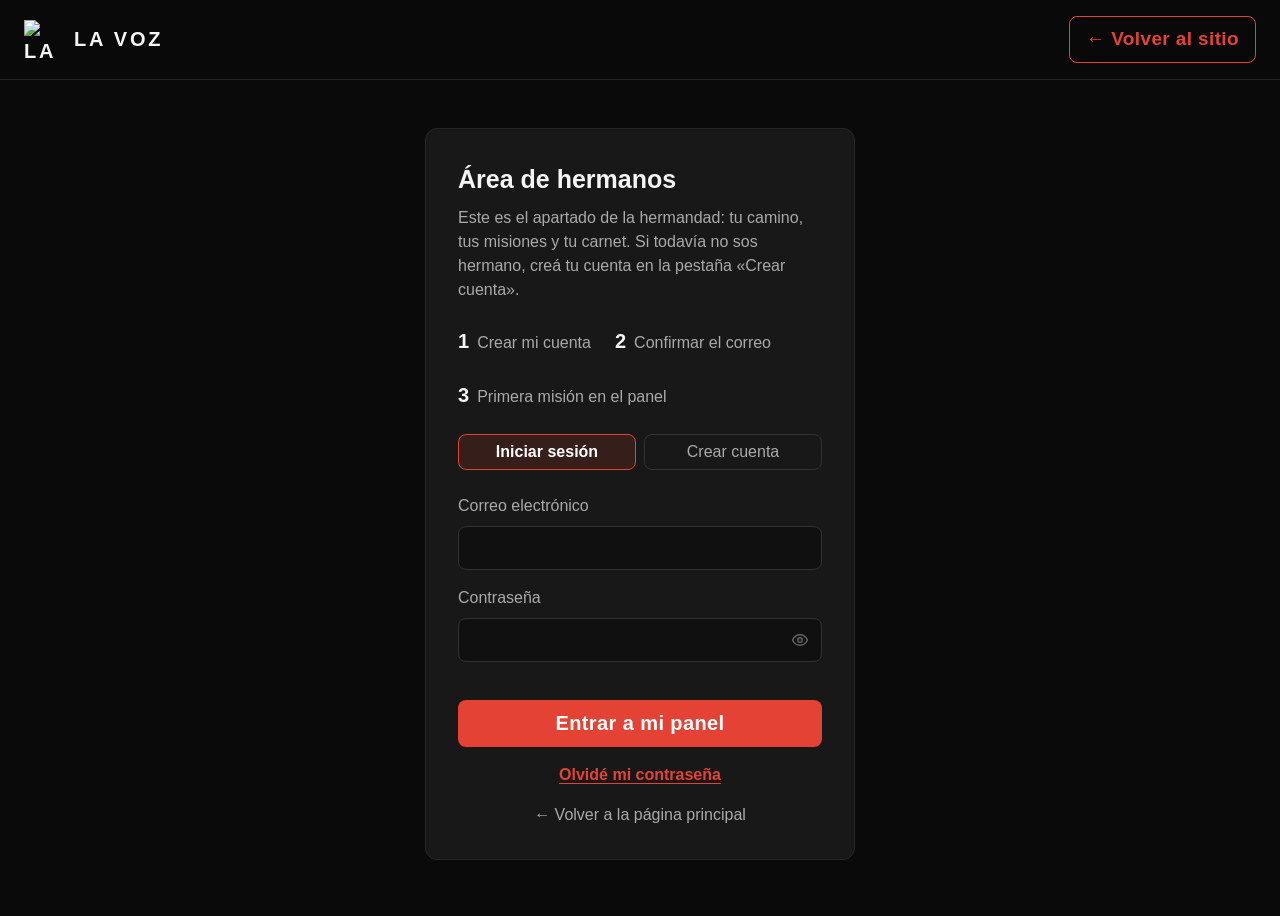
==== ingresar.html @ 139206c3 "Add files via upload" ====
<!DOCTYPE html>
<html lang="es">
<head>
<meta charset="UTF-8">
<meta name="viewport" content="width=device-width, initial-scale=1.0">
<meta http-equiv="Content-Security-Policy" content="default-src 'self'; script-src 'self' 'sha256-2tva885mzGHcWtzdG9wILtui3c5bih/m4CjRhnOX5NE=' 'sha256-6/2lmuXgnS1odIPjUfiXtberVFqaaA95JNC/V5mzNcI='; style-src 'self' 'unsafe-inline' https://fonts.googleapis.com; font-src 'self' https://fonts.gstatic.com; img-src 'self' data: blob:; media-src 'self' blob: https://kgphnxetehgtlrjyvhmg.supabase.co; connect-src 'self' https://kgphnxetehgtlrjyvhmg.supabase.co wss://kgphnxetehgtlrjyvhmg.supabase.co https://api.pwnedpasswords.com; object-src 'none'; base-uri 'self'">
<title>Ingresar — LA VOZ</title>
<link rel="icon" href="favicon.ico" sizes="any">
<link rel="icon" type="image/png" sizes="192x192" href="favicon-192.png">
<link rel="apple-touch-icon" sizes="180x180" href="apple-touch-icon.png">
<link rel="stylesheet" href="estilos.css?v=20261014-auditoria">
<script src="supabase-js.min.js"></script>
<script src="config.js"></script>
</head>
<body>

<header class="site">
  <div class="bar">
    <a class="brand" href="index.html"><img src="img/web-2.png" alt="LA VOZ">LA VOZ</a>
    <div class="head-actions">
      <a class="btn btn-ingresar ghost" href="index.html">← Volver al sitio</a>
    </div>
  </div>
</header>

<main class="auth-wrap">
  <div class="auth-card">
    <h1>Área de hermanos</h1>
    <p class="sub">Este es el apartado de la hermandad: tu camino, tus misiones y tu carnet. Si todavía no sos hermano, creá tu cuenta en la pestaña «Crear cuenta».</p>

    <ol class="pasos-recorrido" aria-label="Cómo se entra a LA VOZ">
      <li><span class="n">1</span> Crear mi cuenta</li>
      <li><span class="n">2</span> Confirmar el correo</li>
      <li><span class="n">3</span> Primera misión en el panel</li>
    </ol>

    <div id="aviso-demo" class="aviso demo">
      <strong>Modo demostración.</strong> El backend todavía no está conectado (faltan las claves en <em>config.js</em>). Podés entrar con cualquier correo y contraseña para previsualizar el panel.
    </div>
    <div id="aviso" class="aviso"></div>

    <div id="cartel-confirmacion" class="cartel-confirmacion" role="alert" aria-live="polite">
      <img class="marca" src="img/web-2.png" alt="LA VOZ">
      <p class="cartel-kicker">Cuenta creada</p>
      <h2>Revisá tu correo y confirmá tu cuenta</h2>
      <p>Te enviamos un enlace de confirmación a <strong id="correo-confirmacion"></strong>.</p>
      <p>Para activar tu cuenta, abrí ese correo y tocá el enlace. Recién después vas a poder ingresar a tu panel.</p>
      <p class="cartel-nota">El correo llega desde <strong>LA VOZ</strong> (lavoz.hermandad.uy@gmail.com), con el asunto «Confirmá tu cuenta — LA VOZ».</p>
      <p class="cartel-nota">Si no aparece en la bandeja de entrada, revisá Spam o Promociones.</p>
      <button class="btn" type="button" id="btn-ir-login-cartel">Ir a iniciar sesión</button>
    </div>

    <div id="cartel-recuperacion" class="cartel-recuperacion" role="alert" aria-live="polite">
      <img class="marca" src="img/web-2.png" alt="LA VOZ">
      <p class="cartel-kicker">Recuperación enviada</p>
      <h2>Revisá tu correo</h2>
      <p>Si <strong id="correo-recuperacion"></strong> corresponde a una cuenta de LA VOZ, te enviamos un enlace para crear una contraseña nueva.</p>
      <p>Tocá ese enlace y esta página te va a pedir la contraseña nueva dos veces.</p>
      <p class="cartel-nota">El correo llega desde <strong>LA VOZ</strong> (lavoz.hermandad.uy@gmail.com), con el asunto «Restablecé tu contraseña — LA VOZ».</p>
      <p class="cartel-nota">El enlace tiene vencimiento. Si no aparece, revisá Spam o Promociones.</p>
      <button class="btn" type="button" id="btn-cerrar-recuperacion">Volver a iniciar sesión</button>
    </div>

    <div class="tabs" id="tabs-acceso">
      <button id="tab-login" class="activo">Iniciar sesión</button>
      <button id="tab-registro">Crear cuenta</button>
    </div>

    <!-- ============================ LOGIN ============================ -->
    <form id="form-login">
      <label class="campo" for="login-email">Correo electrónico</label>
      <input type="email" id="login-email" required autocomplete="email">
      <p class="campo-error" id="err-login-email" role="alert"></p>
      <label class="campo" for="login-pass">Contraseña</label>
      <span class="campo-pass"><input type="password" id="login-pass" required autocomplete="current-password"><button type="button" class="ver-pass" data-para="login-pass" aria-label="Mostrar contraseña"><svg class="ojo-on" viewBox="0 0 24 24" width="18" height="18" fill="none" stroke="currentColor" stroke-width="2" stroke-linecap="round" stroke-linejoin="round"><path d="M2 12s3.5-7 10-7 10 7 10 7-3.5 7-10 7-10-7-10-7Z"/><circle cx="12" cy="12" r="3"/></svg><svg class="ojo-off" viewBox="0 0 24 24" width="18" height="18" fill="none" stroke="currentColor" stroke-width="2" stroke-linecap="round" stroke-linejoin="round"><path d="M17.94 17.94A10.6 10.6 0 0 1 12 19c-6.5 0-10-7-10-7a18.4 18.4 0 0 1 4.06-4.94M9.9 4.24A9.5 9.5 0 0 1 12 5c6.5 0 10 7 10 7a18.5 18.5 0 0 1-2.16 3.19M14.12 14.12A3 3 0 1 1 9.88 9.88"/><line x1="3" y1="3" x2="21" y2="21"/></svg></button></span>
      <p class="campo-error" id="err-login-pass" role="alert"></p>
      <div id="ts-login" style="margin:14px 0"></div>
      <button class="btn" type="submit">Entrar a mi panel</button>
      <button class="link-button" type="button" id="btn-olvide">Olvidé mi contraseña</button>
    </form>

    <!-- =========================== REGISTRO =========================== -->
    <form id="form-registro" style="display:none">
      <label class="campo" for="reg-nombre">Nombre completo</label>
      <input type="text" id="reg-nombre" required autocomplete="name">
      <p class="campo-error" id="err-reg-nombre" role="alert"></p>
      <label class="campo" for="reg-email">Correo electrónico</label>
      <input type="email" id="reg-email" required autocomplete="email">
      <p class="campo-error" id="err-reg-email" role="alert"></p>
      <label class="campo" for="reg-email2">Repetí tu correo electrónico</label>
      <input type="email" id="reg-email2" required autocomplete="email">
      <p class="campo-error" id="err-reg-email2" role="alert"></p>
      <label class="campo" for="reg-nacimiento">Fecha de nacimiento</label>
      <input type="date" id="reg-nacimiento" required autocomplete="bday">
      <p class="campo-error" id="err-reg-nacimiento" role="alert"></p>
      <label class="campo" for="reg-whatsapp">WhatsApp (con código de país)</label>
      <input type="tel" id="reg-whatsapp" required autocomplete="tel" placeholder="+598 99 123 456">
      <p class="campo-error" id="err-reg-whatsapp" role="alert"></p>
      <p style="color:var(--white);font-weight:700;font-size:1rem;margin:20px 0 0">¿Dónde vivís?</p>
      <label class="campo" for="reg-pais">País</label>
      <input type="text" id="reg-pais" required autocomplete="country-name">
      <p class="campo-error" id="err-reg-pais" role="alert"></p>
      <label class="campo" for="reg-estado">Estado, provincia o departamento</label>
      <input type="text" id="reg-estado" required autocomplete="address-level1">
      <p class="campo-error" id="err-reg-estado" role="alert"></p>
      <label class="campo" for="reg-ciudad">Ciudad</label>
      <input type="text" id="reg-ciudad" required autocomplete="address-level2">
      <p class="campo-error" id="err-reg-ciudad" role="alert"></p>
      <label class="campo" for="reg-documento">Documento de identidad</label>
      <input type="text" id="reg-documento" required autocomplete="off">
      <p class="campo-error" id="err-reg-documento" role="alert"></p>
      <p style="color:var(--gray);font-size:1rem;margin-top:8px">
        Estos datos forman parte de tu registro como hermano.
      </p>
      <label class="campo" for="reg-pass">Contraseña (mínimo 8 caracteres)</label>
      <span class="campo-pass"><input type="password" id="reg-pass" required minlength="8" autocomplete="new-password"><button type="button" class="ver-pass" data-para="reg-pass" aria-label="Mostrar contraseña"><svg class="ojo-on" viewBox="0 0 24 24" width="18" height="18" fill="none" stroke="currentColor" stroke-width="2" stroke-linecap="round" stroke-linejoin="round"><path d="M2 12s3.5-7 10-7 10 7 10 7-3.5 7-10 7-10-7-10-7Z"/><circle cx="12" cy="12" r="3"/></svg><svg class="ojo-off" viewBox="0 0 24 24" width="18" height="18" fill="none" stroke="currentColor" stroke-width="2" stroke-linecap="round" stroke-linejoin="round"><path d="M17.94 17.94A10.6 10.6 0 0 1 12 19c-6.5 0-10-7-10-7a18.4 18.4 0 0 1 4.06-4.94M9.9 4.24A9.5 9.5 0 0 1 12 5c6.5 0 10 7 10 7a18.5 18.5 0 0 1-2.16 3.19M14.12 14.12A3 3 0 1 1 9.88 9.88"/><line x1="3" y1="3" x2="21" y2="21"/></svg></button></span>
      <p class="campo-error" id="err-reg-pass" role="alert"></p>
      <label class="campo" for="reg-pass2">Repetí tu contraseña</label>
      <span class="campo-pass"><input type="password" id="reg-pass2" required minlength="8" autocomplete="new-password"><button type="button" class="ver-pass" data-para="reg-pass2" aria-label="Mostrar contraseña"><svg class="ojo-on" viewBox="0 0 24 24" width="18" height="18" fill="none" stroke="currentColor" stroke-width="2" stroke-linecap="round" stroke-linejoin="round"><path d="M2 12s3.5-7 10-7 10 7 10 7-3.5 7-10 7-10-7-10-7Z"/><circle cx="12" cy="12" r="3"/></svg><svg class="ojo-off" viewBox="0 0 24 24" width="18" height="18" fill="none" stroke="currentColor" stroke-width="2" stroke-linecap="round" stroke-linejoin="round"><path d="M17.94 17.94A10.6 10.6 0 0 1 12 19c-6.5 0-10-7-10-7a18.4 18.4 0 0 1 4.06-4.94M9.9 4.24A9.5 9.5 0 0 1 12 5c6.5 0 10 7 10 7a18.5 18.5 0 0 1-2.16 3.19M14.12 14.12A3 3 0 1 1 9.88 9.88"/><line x1="3" y1="3" x2="21" y2="21"/></svg></button></span>
      <p class="campo-error" id="err-reg-pass2" role="alert"></p>
      <p style="color:var(--gray);font-size:1rem;margin-top:16px">
        Al crear tu cuenta entrás como <strong style="color:var(--white)">Aspirante</strong>, el primer
        rango de LA VOZ. Vas a recibir en tu correo tu carta de bienvenida y tu
        carnet digital con tu número de integrante.
      </p>
      <label style="display:flex;gap:10px;align-items:flex-start;margin-top:16px;color:#CFCFCF;font-size:1rem;cursor:pointer">
        <input type="checkbox" id="reg-mayor" required style="margin-top:3px">
        <span>Declaro que tengo 18 años o más.</span>
      </label>
      <p class="campo-error" id="err-reg-mayor" role="alert"></p>
      <label style="display:flex;gap:10px;align-items:flex-start;margin-top:16px;color:#CFCFCF;font-size:1rem;cursor:pointer">
        <input type="checkbox" id="reg-privacidad" required style="margin-top:3px">
        <span>Leí y acepto el aviso de privacidad de LA VOZ (abajo), incluido el tratamiento de mis datos y de los videos de misión.</span>
      </label>
      <p class="campo-error" id="err-reg-privacidad" role="alert"></p>
      <details id="privacidad" style="margin-top:14px;background:#141414;border:1px solid var(--line);border-radius:8px;padding:14px 16px">
        <summary style="cursor:pointer;font-weight:700;color:var(--white)">Aviso de privacidad — LA VOZ</summary>
        <div style="color:#CFCFCF;font-size:1rem;line-height:1.5;margin-top:8px">
          <p><strong style="color:var(--white)">Responsable.</strong> LA VOZ — Hermandad de la palabra, el ejemplo y el cuerpo, Montevideo, Uruguay. Contacto: lavoz.hermandad.uy@gmail.com.</p>
          <p><strong style="color:var(--white)">Datos que tratamos.</strong> Nombre, correo electrónico, fecha de nacimiento (para la declaración de mayoría de edad), número de WhatsApp, ubicación (país, estado, provincia o departamento y ciudad), documento de identidad, célula y ciudad, rango y su historial, misiones y sus revisiones, hermanos que trajiste y tu fecha y hora de aceptación de este aviso.</p>
          <p><strong style="color:var(--white)">Finalidades.</strong> Gestionar tu membresía y tu camino de rangos, llevar el registro de hermanos, que el Fundador y tu Guía puedan contactarte, organizar las células y sus sesiones, revisar las misiones que enviás, comunicarnos con vos sobre la hermandad y sostener la seguridad de las cuentas. No vendemos ni cedemos tus datos con fines comerciales.</p>
          <p><strong style="color:var(--white)">Videos de misión.</strong> Los videos que subís son datos personales (tu imagen y tu voz). Su finalidad es exclusivamente formativa: evaluar la misión. Solo pueden verlos tu Guía de célula y el Fundador. Cada acceso queda registrado. El video se borra automáticamente a los 3 días de su revisión; el registro del envío y la nota de revisión se conservan. No grabes a terceros identificables ni a menores de edad: un video así se devuelve sin calificar.</p>
          <p><strong style="color:var(--white)">Dónde están tus datos.</strong> La base funciona en servidores de Supabase en São Paulo, Brasil. Al crear tu cuenta aceptás expresamente esa transferencia internacional de datos (art. 23 de la Ley 18.331), que es la base legal que la ampara.</p>
          <p><strong style="color:var(--white)">Tus derechos.</strong> Podés pedir acceso, información, rectificación y —cuando corresponda según las causales de la ley— supresión de tus datos, escribiendo a lavoz.hermandad.uy@gmail.com. Respondemos dentro de los 5 días hábiles que fija la Ley 18.331 (arts. 14 y 15).</p>
          <p><strong style="color:var(--white)">Conservación.</strong> Tus datos se conservan mientras seas hermano. Las cuentas que nunca confirman su correo se eliminan automáticamente a los 30 días.</p>
          <p><strong style="color:var(--white)">Cookies.</strong> Este sitio no usa cookies de rastreo ni de publicidad. Solo guarda en tu navegador lo indispensable para la sesión y frenos anti-spam locales.</p>
        </div>
      </details>
      <div id="ts-registro" style="margin:14px 0"></div>
      <button class="btn" type="submit">Crear mi cuenta</button>
    </form>

    <!-- ====================== RECUPERAR CONTRASEÑA ====================== -->
    <form id="form-recuperar" style="display:none">
      <h2 class="auth-subtitle">Recuperar contraseña</h2>
      <p class="form-help">Escribí el correo de tu cuenta. Si corresponde a un hermano de LA VOZ, Supabase te enviará un enlace seguro para crear una contraseña nueva.</p>
      <label class="campo" for="rec-email">Correo electrónico</label>
      <input type="email" id="rec-email" required autocomplete="email">
      <p class="campo-error" id="err-rec-email" role="alert"></p>
      <div id="ts-recuperar" style="margin:14px 0"></div>
      <button class="btn" type="submit">Enviar enlace de recuperación</button>
      <button class="btn ghost" type="button" id="btn-volver-login">Volver a iniciar sesión</button>
    </form>

    <!-- ==================== NUEVA CONTRASEÑA (ENLACE) =================== -->
    <form id="form-nueva-pass" style="display:none">
      <h2 class="auth-subtitle">Crear una contraseña nueva</h2>
      <p class="form-help">Llegaste desde el enlace de recuperación de tu correo. Escribí la contraseña nueva dos veces; tienen que coincidir.</p>
      <label class="campo" for="nueva-pass">Contraseña nueva</label>
      <span class="campo-pass"><input type="password" id="nueva-pass" required minlength="8" autocomplete="new-password"><button type="button" class="ver-pass" data-para="nueva-pass" aria-label="Mostrar contraseña"><svg class="ojo-on" viewBox="0 0 24 24" width="18" height="18" fill="none" stroke="currentColor" stroke-width="2" stroke-linecap="round" stroke-linejoin="round"><path d="M2 12s3.5-7 10-7 10 7 10 7-3.5 7-10 7-10-7-10-7Z"/><circle cx="12" cy="12" r="3"/></svg><svg class="ojo-off" viewBox="0 0 24 24" width="18" height="18" fill="none" stroke="currentColor" stroke-width="2" stroke-linecap="round" stroke-linejoin="round"><path d="M17.94 17.94A10.6 10.6 0 0 1 12 19c-6.5 0-10-7-10-7a18.4 18.4 0 0 1 4.06-4.94M9.9 4.24A9.5 9.5 0 0 1 12 5c6.5 0 10 7 10 7a18.5 18.5 0 0 1-2.16 3.19M14.12 14.12A3 3 0 1 1 9.88 9.88"/><line x1="3" y1="3" x2="21" y2="21"/></svg></button></span>
      <p class="campo-error" id="err-nueva-pass" role="alert"></p>
      <label class="campo" for="nueva-pass2">Repetí la contraseña nueva</label>
      <span class="campo-pass"><input type="password" id="nueva-pass2" required minlength="8" autocomplete="new-password"><button type="button" class="ver-pass" data-para="nueva-pass2" aria-label="Mostrar contraseña"><svg class="ojo-on" viewBox="0 0 24 24" width="18" height="18" fill="none" stroke="currentColor" stroke-width="2" stroke-linecap="round" stroke-linejoin="round"><path d="M2 12s3.5-7 10-7 10 7 10 7-3.5 7-10 7-10-7-10-7Z"/><circle cx="12" cy="12" r="3"/></svg><svg class="ojo-off" viewBox="0 0 24 24" width="18" height="18" fill="none" stroke="currentColor" stroke-width="2" stroke-linecap="round" stroke-linejoin="round"><path d="M17.94 17.94A10.6 10.6 0 0 1 12 19c-6.5 0-10-7-10-7a18.4 18.4 0 0 1 4.06-4.94M9.9 4.24A9.5 9.5 0 0 1 12 5c6.5 0 10 7 10 7a18.5 18.5 0 0 1-2.16 3.19M14.12 14.12A3 3 0 1 1 9.88 9.88"/><line x1="3" y1="3" x2="21" y2="21"/></svg></button></span>
      <p class="campo-error" id="err-nueva-pass2" role="alert"></p>
      <button class="btn" type="submit">Guardar contraseña nueva</button>
    </form>

    <a class="volver" href="index.html">← Volver a la página principal</a>
  </div>
</main>

<script>
let MODO_RECUPERACION = false;

/* Navegación entre formularios (sin onclick inline: la CSP de la página
   solo permite scripts propios o con hash). */
document.getElementById("tab-login").addEventListener("click", function () { mostrarTab("login"); });
document.getElementById("tab-registro").addEventListener("click", function () { mostrarTab("registro"); });
document.getElementById("btn-olvide").addEventListener("click", function () { mostrarRecuperacion(); });
document.getElementById("btn-volver-login").addEventListener("click", function () { mostrarTab("login"); });
document.getElementById("btn-ir-login-cartel").addEventListener("click", function () { irALoginDesdeCartel(); });
document.getElementById("btn-cerrar-recuperacion").addEventListener("click", function () { cerrarCartelRecuperacion(); });

/* Enlace «Privacidad» del pie de la home: abre el registro con el aviso
   desplegado, para que se pueda leer antes de crear la cuenta. */
if ((window.location.hash || "") === "#privacidad") {
  mostrarTab("registro");
  var detPriv = document.getElementById("privacidad");
  if (detPriv) { detPriv.open = true; detPriv.scrollIntoView(); }
}

/* CTA unificado (Tribunal N.º 3, B1-04): todo «Crear mi cuenta» de la
   home llega con ?tab=registro y abre con el REGISTRO preseleccionado;
   «Ingresar» abre con la sesión activa. */
try {
  var tabPedida = new URLSearchParams(window.location.search).get("tab");
  if (tabPedida === "registro") mostrarTab("registro");
  else if (tabPedida === "login") mostrarTab("login");
} catch (e) {}

/* Ojito mostrar/ocultar contraseña en cada campo */
document.querySelectorAll(".ver-pass").forEach(function (b) {
  b.addEventListener("click", function () {
    var inp = document.getElementById(b.getAttribute("data-para"));
    if (!inp) return;
    var ver = inp.type === "password";
    inp.type = ver ? "text" : "password";
    b.classList.toggle("viendo", ver);
    b.setAttribute("aria-label", ver ? "Ocultar contraseña" : "Mostrar contraseña");
    inp.focus();
  });
});

function mostrarTab(cual) {
  document.getElementById("tabs-acceso").style.display = "flex";
  document.getElementById("form-login").style.display = cual === "login" ? "block" : "none";
  document.getElementById("form-registro").style.display = cual === "registro" ? "block" : "none";
  document.getElementById("form-recuperar").style.display = "none";
  document.getElementById("form-nueva-pass").style.display = "none";
  document.getElementById("tab-login").classList.toggle("activo", cual === "login");
  document.getElementById("tab-registro").classList.toggle("activo", cual === "registro");
  ocultarAviso();
  limpiarErrores();
  renderTurnstile();
}

function ocultarFormulariosAcceso() {
  ["form-login", "form-registro", "form-recuperar", "form-nueva-pass"].forEach(id => {
    document.getElementById(id).style.display = "none";
  });
  document.getElementById("tabs-acceso").style.display = "none";
}

function mostrarAviso(texto, tipo) {
  const a = document.getElementById("aviso");
  a.textContent = texto;
  a.className = "aviso visible " + tipo;
}
function ocultarAviso() {
  document.getElementById("aviso").className = "aviso";
}

/* Errores junto al campo (Tribunal N.º 3, B1-28): el aviso global deja
   de ser la única señal — cada error de campo se escribe bajo su campo,
   con la sugerencia de corrección, y se trae el campo a la vista. */
function errorCampo(id, mensaje) {
  const e = document.getElementById("err-" + id);
  if (!e) { mostrarAviso(mensaje, "error"); return; }
  e.textContent = mensaje;
  e.classList.add("visible");
  const campo = document.getElementById(id);
  if (campo) campo.scrollIntoView({ behavior: "smooth", block: "center" });
}
function limpiarErrores() {
  document.querySelectorAll(".campo-error").forEach(n => {
    n.textContent = "";
    n.classList.remove("visible");
  });
}

function mostrarCartelConfirmacion(email) {
  ocultarAviso();
  document.getElementById("correo-confirmacion").textContent = email;
  ocultarFormulariosAcceso();
  document.getElementById("cartel-recuperacion").classList.remove("visible");
  document.getElementById("cartel-confirmacion").classList.add("visible");
  window.scrollTo({ top: 0, behavior: "smooth" });
}

function mostrarRecuperacion() {
  ocultarAviso();
  limpiarErrores();
  document.getElementById("cartel-confirmacion").classList.remove("visible");
  document.getElementById("cartel-recuperacion").classList.remove("visible");
  ocultarFormulariosAcceso();
  document.getElementById("rec-email").value = document.getElementById("login-email").value.trim();
  document.getElementById("form-recuperar").style.display = "block";
  document.getElementById("rec-email").focus();
  renderTurnstile();
}

function mostrarCartelRecuperacion(email) {
  ocultarAviso();
  document.getElementById("correo-recuperacion").textContent = email;
  ocultarFormulariosAcceso();
  document.getElementById("cartel-confirmacion").classList.remove("visible");
  document.getElementById("cartel-recuperacion").classList.add("visible");
  window.scrollTo({ top: 0, behavior: "smooth" });
}

function cerrarCartelRecuperacion() {
  document.getElementById("cartel-recuperacion").classList.remove("visible");
  mostrarTab("login");
}

function mostrarNuevaPass() {
  MODO_RECUPERACION = true;
  ocultarAviso();
  document.getElementById("cartel-confirmacion").classList.remove("visible");
  document.getElementById("cartel-recuperacion").classList.remove("visible");
  ocultarFormulariosAcceso();
  document.getElementById("form-nueva-pass").style.display = "block";
  document.getElementById("nueva-pass").focus();
  window.scrollTo({ top: 0, behavior: "smooth" });
}

function irALoginDesdeCartel() {
  const email = document.getElementById("correo-confirmacion").textContent;
  document.getElementById("cartel-confirmacion").classList.remove("visible");
  document.getElementById("tabs-acceso").style.display = "flex";
  document.getElementById("login-email").value = email;
  mostrarTab("login");
}

if (!BACKEND_ACTIVO) {
  document.getElementById("aviso-demo").classList.add("visible");
}

function urlIndicaRecuperacion() {
  const query = new URLSearchParams(window.location.search);
  const hash = new URLSearchParams((window.location.hash || "").replace(/^#/, ""));
  return query.get("modo") === "recuperar" || hash.get("type") === "recovery";
}

function urlTraeErrorRecuperacion() {
  const query = new URLSearchParams(window.location.search);
  const hash = new URLSearchParams((window.location.hash || "").replace(/^#/, ""));
  return query.get("error_description") || hash.get("error_description") ||
         query.get("error_code") || hash.get("error_code");
}

/* Si ya hay sesión activa, directo al panel — salvo que la persona haya
   llegado por el enlace de recuperación: en ese caso primero crea su
   contraseña nueva. Supabase anuncia ese momento con PASSWORD_RECOVERY. */
(async function () {
  const sb = getSupabase();
  if (!sb) return;
  if (urlIndicaRecuperacion()) MODO_RECUPERACION = true;
  sb.auth.onAuthStateChange((event) => {
    if (event === "PASSWORD_RECOVERY") mostrarNuevaPass();
  });
  const { data } = await sb.auth.getSession();
  if (data && data.session) {
    if (MODO_RECUPERACION) mostrarNuevaPass();
    else window.location.href = "panel.html";
    return;
  }
  if (MODO_RECUPERACION && urlTraeErrorRecuperacion()) {
    MODO_RECUPERACION = false;
    mostrarRecuperacion();
    mostrarAviso("Ese enlace de recuperación venció o ya fue usado. Pedí uno nuevo.", "error");
  }
})();

/* ================================ LOGIN ================================ */
document.getElementById("form-login").addEventListener("submit", async (e) => {
  e.preventDefault();
  limpiarErrores();
  const email = document.getElementById("login-email").value.trim();
  const pass = document.getElementById("login-pass").value;

  if (!BACKEND_ACTIVO) {
    /* MODO DEMOSTRACIÓN: cualquier credencial entra al panel de prueba. */
    try { sessionStorage.setItem("lavoz_demo", "1"); } catch (err) {}
    window.location.href = "panel.html";
    return;
  }

  /* Feedback de envío único (B1-30): el botón se deshabilita y se
     rotula mientras dura el envío; se restaura si hay error. */
  const boton = e.submitter;
  if (boton) { boton.disabled = true; boton.textContent = "Entrando..."; boton.classList.add("cargando"); }
  const sb = getSupabase();
  const { error } = await sb.auth.signInWithPassword({
    email, password: pass,
    options: { captchaToken: tokenTurnstile("login") },
  });
  resetTurnstile("login");
  if (error) {
    if (boton) { boton.disabled = false; boton.textContent = "Entrar a mi panel"; boton.classList.remove("cargando"); }
    if (/Email not confirmed/i.test(error.message)) {
      mostrarCartelConfirmacion(email);
      return;
    }
    errorCampo("login-pass", "No pudimos iniciar sesión: " + traducirError(error.message) + " Revisá el correo y la contraseña e intentá de nuevo.");
    return;
  }
  window.location.href = "panel.html";
});

/* ====================== RECUPERACIÓN DE CONTRASEÑA ======================
   Paso 1: el botón «Olvidé mi contraseña» pide el correo y Supabase envía
   el enlace (resetPasswordForEmail). La respuesta es la misma exista o
   no la cuenta: la página no revela qué correos son hermanos.
   Paso 2: el enlace vuelve a esta misma página con ?modo=recuperar y una
   sesión de recuperación; ahí se muestra el formulario de contraseña
   nueva (ver mostrarNuevaPass y el evento PASSWORD_RECOVERY arriba). */
/* Captcha anti-bots (Cloudflare Turnstile): DESACTIVADO por orden del
   Fundador (2026-10-12) — no hay cuenta de Cloudflare. El tag <script>
   externo se quitó porque la CSP lo bloqueaba (error en consola en cada
   carga). Supabase tiene el captcha en OFF. Las funciones de abajo quedan
   inertes: si algún día se reactiva, basta con poner la site key real en
   TURNSTILE_SITE_KEY, re-agregar el script de challenges.cloudflare.com
   y autorizar ese origen en la CSP. */
const TURNSTILE_SITE_KEY = "__LAVOZ_TURNSTILE_SITE_KEY__";
const tsWidgets = {};
function onTsCargado() { renderTurnstile(); }
function renderTurnstile() {
  if (!window.turnstile) return;
  if (!TURNSTILE_SITE_KEY || TURNSTILE_SITE_KEY.indexOf("__") === 0) return;
  [["ts-login", "login"], ["ts-registro", "registro"], ["ts-recuperar", "recuperar"]]
    .forEach(([id, k]) => {
      const el = document.getElementById(id);
      if (el && tsWidgets[k] === undefined) {
        tsWidgets[k] = turnstile.render(el, { sitekey: TURNSTILE_SITE_KEY, theme: "dark" });
      }
    });
}
function tokenTurnstile(k) {
  try {
    return window.turnstile && tsWidgets[k] !== undefined
      ? turnstile.getResponse(tsWidgets[k]) : undefined;
  } catch (e) { return undefined; }
}
function resetTurnstile(k) {
  try {
    if (window.turnstile && tsWidgets[k] !== undefined) turnstile.reset(tsWidgets[k]);
  } catch (e) {}
}

/* Anti-spam de correos: el servidor ya limita TODO el proyecto a
   30 correos/hora y no envía nada a correos que no están registrados.
   Esto suma el freno del navegador: tras pedir un enlace o crear una
   cuenta, este navegador espera unos minutos antes de poder pedir
   otro — el botón no se puede machacar. */
function minutosDeEspera(clave, minutos) {
  try {
    const t = parseInt(localStorage.getItem(clave) || "0", 10);
    const falta = minutos * 60000 - (Date.now() - t);
    return falta > 0 ? Math.ceil(falta / 60000) : 0;
  } catch (e) { return 0; }
}
function marcarEnvio(clave) {
  try { localStorage.setItem(clave, String(Date.now())); } catch (e) {}
}

document.getElementById("form-recuperar").addEventListener("submit", async (e) => {
  e.preventDefault();
  limpiarErrores();
  const email = document.getElementById("rec-email").value.trim();
  const esperaRec = minutosDeEspera("lvz_ultima_recuperacion", 10);
  if (esperaRec > 0) {
    mostrarAviso("Ya pediste un enlace hace poco. Esperá " + esperaRec + " minutos antes de pedir otro: el enlace anterior sigue vigente.", "error");
    return;
  }
  if (!BACKEND_ACTIVO) {
    mostrarAviso("En modo demostración no se envían correos de recuperación.", "error");
    return;
  }
  const boton = e.submitter;
  if (boton) { boton.disabled = true; boton.textContent = "Enviando..."; boton.classList.add("cargando"); }
  const sb = getSupabase();
  const urlRecuperacion = new URL("ingresar.html?modo=recuperar", window.location.href).href;
  const { error } = await sb.auth.resetPasswordForEmail(email, {
    redirectTo: urlRecuperacion,
    captchaToken: tokenTurnstile("recuperar"),
  });
  resetTurnstile("recuperar");
  if (error) {
    if (boton) { boton.disabled = false; boton.textContent = "Enviar enlace de recuperación"; boton.classList.remove("cargando"); }
    errorCampo("rec-email", "No pudimos enviar el enlace: " + traducirError(error.message));
    return;
  }
  marcarEnvio("lvz_ultima_recuperacion");
  mostrarCartelRecuperacion(email);
});

document.getElementById("form-nueva-pass").addEventListener("submit", async (e) => {
  e.preventDefault();
  limpiarErrores();
  const p1 = document.getElementById("nueva-pass").value;
  const p2 = document.getElementById("nueva-pass2").value;
  if (p1 !== p2) {
    errorCampo("nueva-pass2", "Las contraseñas no coinciden: escribilas dos veces, iguales.");
    return;
  }
  if (!BACKEND_ACTIVO) {
    mostrarAviso("En modo demostración no se puede cambiar la contraseña.", "error");
    return;
  }
  const sb = getSupabase();
  const { data } = await sb.auth.getSession();
  if (!data || !data.session) {
    MODO_RECUPERACION = false;
    mostrarRecuperacion();
    mostrarAviso("Ese enlace de recuperación venció o ya fue usado. Pedí uno nuevo.", "error");
    return;
  }
  const boton = e.submitter;
  if (boton) { boton.disabled = true; boton.textContent = "Guardando..."; boton.classList.add("cargando"); }
  const { error } = await sb.auth.updateUser({ password: p1 });
  if (error) {
    if (boton) { boton.disabled = false; boton.textContent = "Guardar contraseña nueva"; boton.classList.remove("cargando"); }
    errorCampo("nueva-pass", "No pudimos guardar la contraseña nueva: " + traducirError(error.message));
    return;
  }
  window.location.href = "panel.html";
});

/* =============================== REGISTRO ===============================
   Al registrarse, el usuario queda creado en Supabase Auth y el TRIGGER
   del backend `handle_new_user` (../backend/schema.sql) hace el resto
   automáticamente:
     1. Inserta su fila en la tabla `profiles` (lee el nombre del metadato
        `full_name` que enviamos acá abajo — la clave debe ser esa).
     2. Le asigna el rango inicial: **aspirante** (nadie elige su rango) y
        lo deja asentado en `rank_history`.
     3. Le asigna el próximo número de integrante correlativo (LVZ-####,
        columnas lvz_number / lvz_code).
     4. El INSERT en `profiles` dispara por webhook la Edge Function
        `welcome`, que envía la carta de bienvenida + carnet digital.
   El frontend NO asigna rangos: recoge los datos del formulario (nombre,
   correo, contraseña, fecha de nacimiento, WhatsApp, ubicación y
   documento) y los manda como metadata; el trigger hace el resto. */
document.getElementById("form-registro").addEventListener("submit", async (e) => {
  e.preventDefault();
  limpiarErrores();
  const nombre = document.getElementById("reg-nombre").value.trim();
  const email = document.getElementById("reg-email").value.trim();
  const email2 = document.getElementById("reg-email2").value.trim();
  const pass = document.getElementById("reg-pass").value;
  const pass2 = document.getElementById("reg-pass2").value;

  /* Verificación doble: correo y contraseña se escriben dos veces y
     tienen que coincidir; si no, no se crea la cuenta. */
  /* El nombre es el nombre de la persona: si escribió su correo en ese
     campo (pasó: un perfil quedó con el correo como nombre), se frena. */
  if (!nombre || nombre.includes("@")) {
    errorCampo("reg-nombre", "Escribí tu nombre completo, no tu correo.");
    return;
  }
  if (email.toLowerCase() !== email2.toLowerCase()) {
    errorCampo("reg-email2", "Los correos no coinciden: escribilos dos veces, iguales.");
    return;
  }
  if (pass !== pass2) {
    errorCampo("reg-pass2", "Las contraseñas no coinciden: escribilas dos veces, iguales.");
    return;
  }
  /* Largo mínimo 8 (regla NIST: longitud y lista de bloqueo, sin reglas
     de composición). El chequeo contra filtraciones va más abajo. */
  if (pass.length < 8) {
    errorCampo("reg-pass", "La contraseña necesita al menos 8 caracteres.");
    return;
  }
  /* Declaración 18+ con fecha de nacimiento (B4): es registro, auditoría
     y disuasión — no verificación documental. Se valida la edad acá y la
     fecha viaja en la metadata del alta (handle_new_user la guarda). */
  const nacimiento = document.getElementById("reg-nacimiento").value;
  if (!nacimiento) {
    errorCampo("reg-nacimiento", "Completá tu fecha de nacimiento.");
    return;
  }
  const fnac = new Date(nacimiento + "T00:00:00");
  const hoy = new Date();
  let edad = hoy.getFullYear() - fnac.getFullYear();
  const dm = hoy.getMonth() - fnac.getMonth();
  if (dm < 0 || (dm === 0 && hoy.getDate() < fnac.getDate())) edad--;
  if (isNaN(edad) || edad < 18) {
    errorCampo("reg-nacimiento", "LA VOZ es para mayores de 18 años: según la fecha ingresada todavía no los tenés.");
    return;
  }
  /* Datos de contacto e identidad (migración 02000, orden de Eddy):
     WhatsApp, ubicación agrupada (país / estado / ciudad) y documento —
     todos obligatorios. Viajan en la metadata del alta y handle_new_user
     los copia a profiles. Las columnas no tienen grant de lectura
     para roles comunes: cada hermano accede solo a su propia fila. */
  const whatsapp = document.getElementById("reg-whatsapp").value.trim();
  if (whatsapp.replace(/\D/g, "").length < 8) {
    errorCampo("reg-whatsapp", "Escribí tu WhatsApp con código de país: necesita al menos 8 dígitos.");
    return;
  }
  const pais = document.getElementById("reg-pais").value.trim();
  if (!pais) {
    errorCampo("reg-pais", "Escribí el país donde vivís.");
    return;
  }
  const estadoResidencia = document.getElementById("reg-estado").value.trim();
  if (!estadoResidencia) {
    errorCampo("reg-estado", "Escribí tu estado, provincia o departamento.");
    return;
  }
  const ciudad = document.getElementById("reg-ciudad").value.trim();
  if (!ciudad) {
    errorCampo("reg-ciudad", "Escribí la ciudad donde vivís.");
    return;
  }
  const documento = document.getElementById("reg-documento").value.trim();
  if (!documento) {
    errorCampo("reg-documento", "Escribí tu documento de identidad (cédula, pasaporte u otro de tu país).");
    return;
  }
  if (!document.getElementById("reg-mayor").checked) {
    errorCampo("reg-mayor", "Marcá la declaración de que tenés 18 años o más.");
    return;
  }
  if (!document.getElementById("reg-privacidad").checked) {
    errorCampo("reg-privacidad", "Leé y aceptá el aviso de privacidad para crear tu cuenta.");
    return;
  }
  const esperaReg = minutosDeEspera("lvz_ultimo_registro", 5);
  if (esperaReg > 0) {
    mostrarAviso("Ya creaste una cuenta hace poco desde este navegador. Esperá " + esperaReg + " minutos, o revisá tu correo para confirmar la cuenta que ya pediste.", "error");
    return;
  }

  if (!BACKEND_ACTIVO) {
    try {
      sessionStorage.setItem("lavoz_demo", "1");
      sessionStorage.setItem("lavoz_demo_nombre", nombre);
    } catch (err) {}
    window.location.href = "panel.html";
    return;
  }

  /* Contraseña filtrada: chequeo por k-anonymity contra HaveIBeenPwned
     (la protección nativa de Supabase es de plan pago; esto la aproxima).
     Solo viajan los primeros 5 caracteres del SHA-1: la contraseña nunca
     sale de tu navegador. FAIL-OPEN a propósito: si la API no responde,
     el registro sigue — es una capa, no una puerta. Y quien llame a la
     API de Supabase por fuera de esta página lo salta: el límite real
     sigue siendo el largo mínimo. */
  /* Feedback de envío único (B1-30): desde acá el alta es asíncrona
     (chequeo HIBP + signUp); el botón se deshabilita y se rotula. */
  const boton = e.submitter;
  if (boton) { boton.disabled = true; boton.textContent = "Creando tu cuenta..."; boton.classList.add("cargando"); }
  const filtrada = await contrasenaFiltrada(pass);
  if (filtrada) {
    if (boton) { boton.disabled = false; boton.textContent = "Crear mi cuenta"; boton.classList.remove("cargando"); }
    errorCampo("reg-pass", "Esa contraseña aparece en filtraciones públicas conocidas: elegí otra. Probá una frase larga que solo vos uses.");
    return;
  }

  /* Referido: si llegó por el enlace de un hermano (?ref=LVZ-XXXX), el
     servidor lo registra en su perfil — "cada uno trae uno". */
  let refCode = "";
  try { refCode = localStorage.getItem("lvz_ref") || ""; } catch (err) {}
  const sb = getSupabase();
  const { data, error } = await sb.auth.signUp({
    email,
    password: pass,
    options: {
      data: {
        full_name: nombre, ref_code: refCode, // handle_new_user lo lee de acá
        dob: nacimiento,
        privacy_accepted_at: new Date().toISOString(),
        // Datos de contacto e identidad (02000): mismo mecanismo, la
        // misma función del backend los guarda en el perfil.
        whatsapp: whatsapp,
        pais: pais,
        estado: estadoResidencia,
        ciudad: ciudad,
        documento: documento,
      },
      captchaToken: tokenTurnstile("registro"),
    },
  });
  resetTurnstile("registro");
  if (error) {
    if (boton) { boton.disabled = false; boton.textContent = "Crear mi cuenta"; boton.classList.remove("cargando"); }
    mostrarAviso("No pudimos crear tu cuenta: " + traducirError(error.message), "error");
    return;
  }
  if (data && data.user && !data.session) {
    /* Confirmación por correo activada en el proyecto: todavía no hay
       sesión. El cartel queda fijo hasta que la persona pasa al login. */
    marcarEnvio("lvz_ultimo_registro");
    document.getElementById("login-email").value = email;
    mostrarCartelConfirmacion(email);
    return;
  }
  window.location.href = "panel.html";
});

/* SHA-1 en hexadecimal mayúscula de un texto (para el chequeo por
   k-anonymity de HaveIBeenPwned: se consulta solo el prefijo de 5). */
async function sha1Hex(texto) {
  const buf = await crypto.subtle.digest("SHA-1", new TextEncoder().encode(texto));
  return Array.from(new Uint8Array(buf))
    .map(b => b.toString(16).padStart(2, "0")).join("").toUpperCase();
}

/* ¿La contraseña aparece en alguna filtración conocida? Devuelve true
   solo con confirmación positiva; ante cualquier fallo de red o de la
   API devuelve false (fail-open, declarado en el comentario del registro). */
async function contrasenaFiltrada(pass) {
  try {
    const hash = await sha1Hex(pass);
    const prefijo = hash.slice(0, 5);
    const sufijo = hash.slice(5);
    const resp = await fetch("https://api.pwnedpasswords.com/range/" + prefijo);
    if (!resp.ok) return false;
    const cuerpo = await resp.text();
    return cuerpo.split(/\r?\n/).some(linea => {
      const partes = linea.split(":");
      return partes[0] === sufijo && parseInt(partes[1], 10) > 0;
    });
  } catch (e) { return false; }
}

function traducirError(msg) {
  if (/Invalid login credentials/i.test(msg)) return "correo o contraseña incorrectos.";
  if (/already registered/i.test(msg)) return "ese correo ya tiene una cuenta. Iniciá sesión.";
  if (/Password should be/i.test(msg)) return "la contraseña es demasiado corta (mínimo 8 caracteres).";
  if (/correos temporales|correo permanente/i.test(msg)) return "ese correo es temporal o desechable y no se acepta: usá un correo permanente.";
  if (/Email not confirmed/i.test(msg)) return "todavía no confirmaste tu correo. Revisá tu bandeja de entrada.";
  if (/captcha/i.test(msg)) return "la verificación anti-bots falló. Recargá la página y probá de nuevo.";
  if (/rate limit|too many/i.test(msg)) return "se pidieron demasiados enlaces seguidos. Esperá unos minutos y probá de nuevo.";
  if (/different from the old/i.test(msg)) return "la contraseña nueva tiene que ser distinta de la anterior.";
  return msg;
}
</script>
<script>
/* Captura del enlace de referido al abrir la página (?ref=LVZ-XXXX). */
try {
  var r = new URLSearchParams(location.search).get("ref");
  if (r) localStorage.setItem("lvz_ref", r.toUpperCase());
} catch (e) {}
</script>
</body>
</html>
---- estilos.css ----
/* ============================================================================
   LA VOZ — Estilos compartidos (ingreso y panel)
   Identidad: negro #0A0A0A · bermellón #E34234 · blanco hueso #F5F5F5
   Rediseño Tribunal N.º 3 (2026-10-12):
   - Escala tipográfica cerrada, base 16 px, ratio 1.25:
     12.8 (.8rem, solo rótulos) · 16 (1rem, cuerpo) · 20 (1.25rem, subtítulos)
     · 25 (1.5625rem, títulos de sección) · 31.25 (1.953rem, titulares grandes)
   - Ritmo vertical base 24 px (16 × 1.5); espaciados en múltiplos de 8:
     8 / 16 / 24 / 32 / 48 / 64 / 96.
   - Bermellón reservado al CTA primario y a un acento por pantalla; el resto
     es jerarquía neutra (#F5F5F5 / #AAAAAA / superficies #141414 y #181818).
   - Blanco sobre bermellón = 4.12:1 → todo texto sobre bermellón va compuesto
     como texto grande (≥ 24 px, o ≥ 18.66 px en negrita). Nada de bermellón
     en texto chico sobre #141414 (4.47:1) ni #181818 (4.31:1).
   - Movimiento solo funcional, solo transform/opacity, con guarda
     prefers-reduced-motion.
   ========================================================================== */
:root{
  --black:#0A0A0A; --red:#E34234; --red-dark:#8F1D14;
  --white:#F5F5F5; --gray:#AAAAAA; --dark:#141414; --card:#181818;
  --line:#262626; --ok:#3FA34D; --warn:#E8A33D;
  --err-txt:#FFB4AB;
}
*{margin:0;padding:0;box-sizing:border-box}
html{scroll-behavior:smooth}
body{background:var(--black);color:var(--white);font-size:16px;
  font-family:'Segoe UI',Arial,Helvetica,sans-serif;line-height:1.5}
a{color:var(--red)}
img{max-width:100%}
.wrap{max-width:1080px;margin:0 auto;padding:0 24px}
.medida{max-width:70ch}

/* ------------------------------ Encabezado ------------------------------ */
header.site{position:sticky;top:0;z-index:50;background:rgba(10,10,10,.94);
  border-bottom:1px solid #222;backdrop-filter:blur(4px)}
header.site .bar{display:flex;align-items:center;justify-content:space-between;
  gap:16px;padding:16px 24px;max-width:1280px;margin:0 auto}
.brand{display:flex;align-items:center;gap:12px;font-weight:800;
  letter-spacing:.14em;font-size:1.25rem;color:var(--white);text-decoration:none}
.brand img{width:38px;height:38px}
nav.main a{color:var(--gray);text-decoration:none;margin-left:24px;
  font-size:1rem;letter-spacing:.04em}
.head-actions{display:flex;align-items:center;gap:16px}
.lang-toggle{display:flex;border:1px solid #333;border-radius:999px;overflow:hidden}
.lang-toggle button{background:transparent;border:0;color:var(--gray);
  padding:8px 16px;font-size:.8rem;letter-spacing:.08em;cursor:pointer}
.lang-toggle button.activo{background:var(--red-dark);color:#fff;font-weight:700}

/* ------------------------------- Botones -------------------------------- */
/* Token único de botón para las tres páginas. Texto grande compuesto:
   20 px en negrita (≥ 18.66 px bold) para que el blanco sobre bermellón
   (4.12:1) cumpla AA como texto grande. */
.btn{display:inline-block;background:var(--red);color:#fff;text-decoration:none;
  border:0;border-radius:8px;padding:12px 24px;font-size:1.25rem;font-weight:700;
  letter-spacing:.02em;cursor:pointer;transition:background .2s ease}
.btn.ghost{background:transparent;border:1px solid var(--red);color:var(--red)}
.btn.small{padding:8px 16px;font-size:1.1875rem}
.btn:disabled{opacity:.45;cursor:not-allowed}
.btn:active{transform:scale(.98)}
.btn.cargando::after{content:"";display:inline-block;width:16px;height:16px;
  margin-left:10px;vertical-align:-2px;border-radius:50%;
  border:2px solid rgba(255,255,255,.35);border-top-color:#fff;
  animation:giro .8s linear infinite}
@keyframes giro{to{transform:rotate(360deg)}}
.btn-ingresar{padding:8px 16px;font-size:1.1875rem}
@media (hover:hover) and (pointer:fine){
  .btn:hover{background:#c93327}
  .btn.ghost:hover{background:rgba(227,66,52,.12);color:var(--red)}
  nav.main a:hover{color:var(--red)}
  .link-button:hover{color:#FF7A6E}
  .volver:hover{color:var(--red)}
  .ver-pass:hover{opacity:1;color:#E8B4A0}
  .enlace-texto:hover{color:var(--red)}
}

/* -------------------------------- Hero ---------------------------------- */
/* (La home trae su propio CSS en línea; estas reglas quedan para cualquier
   página interna que la reutilice, con la misma escala.) */
.hero{min-height:calc(100svh - 120px);display:flex;align-items:center;
  justify-content:center;text-align:center;padding:64px 24px;
  background:radial-gradient(ellipse at 50% 35%,#1c0f0d 0%,var(--black) 65%)}
.hero img.logo{width:120px;height:120px;margin-bottom:16px}
.hero h1{font-size:3.05rem;letter-spacing:.14em;font-weight:800}
.hero .motto{color:var(--red);font-size:1.25rem;font-style:italic;margin:8px 0 16px}
.hero p.sub{max-width:70ch;margin:0 auto 32px;color:#D8D8D8;font-size:1rem}
.hero .cta-row{display:flex;gap:16px;justify-content:center;flex-wrap:wrap}

/* ------------------------------ Secciones ------------------------------- */
section.bloque{padding:64px 0}
@media(min-width:821px){section.bloque{padding:96px 0}}
section.bloque.alt{background:var(--dark)}
.kicker{color:var(--gray);letter-spacing:.14em;font-size:.8rem;font-weight:700;
  text-transform:uppercase;text-align:center}
h2.titulo{text-align:center;font-size:1.953rem;margin:8px 0 16px;letter-spacing:.04em}
p.intro{text-align:center;color:var(--gray);max-width:70ch;margin:0 auto 48px}
.grid3{display:grid;grid-template-columns:repeat(3,1fr);gap:24px}
.grid2{display:grid;grid-template-columns:repeat(2,1fr);gap:24px}
@media(max-width:820px){.grid3,.grid2{grid-template-columns:1fr}}
/* Tablas del panel (Guía / Administración): en pantallas angostas se
   desplazan horizontalmente en vez de romper el layout. */
@media(max-width:820px){table.tabla{display:block;overflow-x:auto;-webkit-overflow-scrolling:touch}
table.tabla th,table.tabla td{white-space:nowrap}}
.card{background:var(--card);border:1px solid var(--line);border-radius:10px;
  padding:24px}
.card h3{color:var(--white);letter-spacing:.04em;margin-bottom:8px;font-size:1.25rem}
.card p{color:#D8D8D8;font-size:1rem}

/* Pasos / rangos */
.pasos{display:grid;grid-template-columns:repeat(4,1fr);gap:24px}
@media(max-width:820px){.pasos{grid-template-columns:1fr}}
.paso{background:var(--card);border:1px solid var(--line);border-radius:10px;padding:24px}
.paso .num{color:var(--white);font-size:1.5625rem;font-weight:800}
.paso h3{margin:8px 0;font-size:1.25rem}
.paso p{color:var(--gray);font-size:1rem}
.rangos{display:flex;flex-wrap:wrap;gap:16px;justify-content:center}
.rango-card{flex:1 1 180px;max-width:200px;background:var(--card);
  border:1px solid var(--line);border-radius:10px;
  padding:24px;text-align:center}
.rango-card .r-nombre{font-weight:800;letter-spacing:.14em;font-size:1.25rem}
.rango-card .r-frase{color:var(--gray);font-style:italic;font-size:1rem;margin:8px 0}
.rango-card p{color:var(--gray);font-size:1rem}
.rango-card .flecha{color:#444;font-size:1.25rem}

.cta-final{text-align:center}
footer.site{border-top:1px solid #222;padding:32px 24px;text-align:center;
  color:var(--gray);font-size:1rem}
footer.site .f-motto{color:var(--gray);font-style:italic}

/* Recorrido en pasos numerados (modo presentación — B1-32) */
.pasos-recorrido{display:flex;gap:24px;flex-wrap:wrap;margin:0 0 24px;
  padding:0;list-style:none}
.pasos-recorrido li{display:flex;gap:8px;align-items:baseline;color:var(--gray);
  font-size:1rem}
.pasos-recorrido .n{color:var(--white);font-weight:800;font-size:1.25rem}

/* ------------------------------ Formularios ----------------------------- */
.auth-wrap{min-height:calc(100vh - 64px);display:flex;align-items:flex-start;
  justify-content:center;padding:48px 16px}
.auth-card{background:var(--card);border:1px solid var(--line);border-radius:12px;
  padding:32px;width:100%;max-width:430px}
.auth-card h1{font-size:1.5625rem;margin-bottom:8px}
.auth-card p.sub{color:var(--gray);font-size:1rem;margin-bottom:24px}
.tabs{display:flex;gap:8px;margin-bottom:24px}
.tabs button{flex:1;background:transparent;border:1px solid #333;color:var(--gray);
  border-radius:8px;padding:8px;cursor:pointer;font-size:1rem}
.tabs button.activo{border-color:var(--red);color:#fff;background:rgba(227,66,52,.15);
  font-weight:700}
.tabs button:active{transform:scale(.98)}
label.campo{display:block;font-size:1rem;color:var(--gray);margin:16px 0 8px}
input[type=text],input[type=email],input[type=password],input[type=date],input[type=tel],select{
  width:100%;background:#101010;border:1px solid #333;border-radius:8px;
  color:var(--white);padding:12px;font-size:1rem}
input:focus,select:focus{outline:1px solid var(--red);border-color:var(--red)}
.auth-card .btn{width:100%;margin-top:24px}
.campo-error{display:none;color:var(--err-txt);font-size:1rem;margin-top:8px}
.campo-error.visible{display:block}
.aviso{border-radius:8px;padding:16px;font-size:1rem;margin:16px 0;display:none}
.aviso.visible{display:block}
.aviso.error{background:rgba(227,66,52,.14);border:1px solid var(--red);color:#FFD9D4}
.aviso.ok{background:rgba(63,163,77,.14);border:1px solid var(--ok);color:#D6F2DA}
.aviso.demo{background:rgba(232,163,61,.12);border:1px solid var(--warn);color:#F5E3C0}
.cartel-confirmacion,.cartel-recuperacion{display:none;border:2px solid var(--ok);background:rgba(63,163,77,.12);
  border-radius:12px;padding:24px;text-align:center;margin:16px 0}
.cartel-confirmacion.visible,.cartel-recuperacion.visible{display:block}
.cartel-confirmacion img.marca,.cartel-recuperacion img.marca{width:56px;height:56px;margin-bottom:8px}
.cartel-confirmacion h2,.cartel-recuperacion h2{font-size:1.5625rem;margin:8px 0 16px}
.cartel-confirmacion p,.cartel-recuperacion p{color:#E6E6E6;margin:8px 0}
.cartel-confirmacion .cartel-kicker,.cartel-recuperacion .cartel-kicker{color:#8FD79B;font-weight:800;letter-spacing:.14em;
  text-transform:uppercase;font-size:.8rem}
.cartel-confirmacion .cartel-nota,.cartel-recuperacion .cartel-nota{color:var(--gray);font-size:1rem}
.cartel-confirmacion .btn,.cartel-recuperacion .btn{margin-top:16px}
.link-button{display:block;margin:16px auto 0;background:none;border:0;color:var(--red);
  font:inherit;font-size:1rem;font-weight:700;cursor:pointer;text-decoration:underline;
  text-underline-offset:3px}
.auth-subtitle{font-size:1.25rem;margin-bottom:8px}
.form-help{color:var(--gray);font-size:1rem;margin-bottom:8px}
.volver{display:block;text-align:center;margin-top:16px;color:var(--gray);
  text-decoration:none;font-size:1rem}
.enlace-texto{color:var(--white);text-decoration:underline;text-underline-offset:3px}

/* -------------------------------- Panel --------------------------------- */
.panel-head{display:flex;align-items:center;justify-content:space-between;
  flex-wrap:wrap;gap:16px;padding:24px 0 8px}
.miembro-id{display:flex;align-items:center;gap:16px}
.miembro-id img{width:56px;height:56px}
.miembro-id .nombre{font-size:1.5625rem;font-weight:800}
.badge{display:inline-block;border-radius:999px;padding:2px 12px;font-size:.8rem;
  font-weight:700;letter-spacing:.06em;vertical-align:middle}
.badge.rango{background:var(--red-dark);color:#fff}
.badge.lvz{background:transparent;border:1px solid #444;color:var(--gray)}
.badge.casa{background:rgba(232,163,61,.16);color:var(--warn);border:1px solid var(--warn)}
.badge.celula{background:rgba(90,140,220,.14);color:#9DB9E8;border:1px solid #5A8CDC}
.badge.pendiente{background:#2A2A2A;color:var(--gray);border:1px solid #3A3A3A}
.badge.en_revision{background:rgba(232,163,61,.16);color:var(--warn);border:1px solid var(--warn)}
.badge.aprobada{background:rgba(63,163,77,.16);color:#8FD79B;border:1px solid var(--ok)}
.badge.rechazada{background:rgba(227,66,52,.14);color:#FFB4AB;border:1px solid var(--red)}
.seccion{margin:32px 0}
.seccion > h2{font-size:1.5625rem;margin-bottom:8px}
.seccion > p.desc{color:var(--gray);font-size:1rem;margin-bottom:16px;max-width:75ch}
.progreso-barra{background:#222;border-radius:999px;height:16px;overflow:hidden;margin:8px 0}
.progreso-barra > div{background:linear-gradient(90deg,var(--red-dark),var(--red));
  height:100%;width:0;transition:width .3s ease}
.progreso-txt{color:var(--gray);font-size:1rem}
.pilar-titulo{color:var(--gray);letter-spacing:.14em;font-size:.8rem;font-weight:700;
  margin:24px 0 8px;text-transform:uppercase}
.mision{background:var(--card);border:1px solid var(--line);border-radius:10px;
  padding:24px;margin-bottom:16px}
.mision.proxima{border:2px solid var(--red)}
.siguiente-etiqueta{color:var(--err-txt);font-weight:800;letter-spacing:.14em;
  font-size:.8rem;text-transform:uppercase;margin-bottom:8px}
.mision .m-top{display:flex;justify-content:space-between;gap:16px;flex-wrap:wrap;
  align-items:flex-start}
.mision h3{font-size:1.25rem}
.mision p{color:#CFCFCF;font-size:1rem;margin:8px 0}
.mision .regla{color:var(--warn);font-size:1rem;font-style:italic}
.mision .pts{color:var(--gray);font-size:1rem;white-space:nowrap}
.mision .acciones{margin-top:16px;display:flex;gap:8px;flex-wrap:wrap;align-items:center}
input[type=file]{color:var(--gray);font-size:1rem}
table.tabla{width:100%;border-collapse:collapse;font-size:1rem}
table.tabla th,table.tabla td{border-bottom:1px solid var(--line);
  padding:8px;text-align:left;vertical-align:middle}
table.tabla th{color:var(--gray);font-weight:600;letter-spacing:.04em;font-size:.8rem;
  text-transform:uppercase}
table.tabla select{width:auto;padding:8px;font-size:1rem}

/* Esqueleto de carga (B1-29): incompatible a la vista con un estado vacío.
   Solo pulsa opacidad; el contenido real lo reemplaza al cargar. */
.skl{display:block;background:#232323;border-radius:8px;
  animation:sklPulso 1.2s ease-in-out infinite}
.skl.nombre{width:220px;max-width:60vw;height:32px}
.skl.linea{height:16px;margin:8px 0}
.skl.mision{height:96px;margin-bottom:16px}
@keyframes sklPulso{0%,100%{opacity:.55}50%{opacity:1}}

/* Carnet */
.carnet{width:100%;max-width:430px;aspect-ratio:1.586;border-radius:14px;
  background:linear-gradient(135deg,#101010 0%,#1A0505 55%,#0A0A0A 100%);
  border:2px solid var(--red);padding:24px;position:relative;overflow:hidden;
  color:var(--white)}
.carnet::after{content:"";position:absolute;right:-40px;top:-40px;width:170px;
  height:170px;border-radius:50%;border:2px solid rgba(227,66,52,.25)}
.carnet .c-head{display:flex;align-items:center;gap:8px}
.carnet .c-head img{width:44px;height:44px}
.carnet .c-head .c-brand{font-weight:800;letter-spacing:.14em;font-size:1.25rem}
.carnet .c-head .c-sub{color:var(--gray);font-size:.75rem;letter-spacing:.14em}
.carnet .c-nombre{margin-top:24px;font-size:1.25rem;font-weight:700;letter-spacing:.02em}
.carnet .c-fila{display:flex;gap:24px;margin-top:8px}
.carnet .c-fila .k{color:var(--gray);font-size:.75rem;letter-spacing:.14em}
.carnet .c-fila .v{font-size:1rem;font-weight:700;color:var(--white)}
.carnet .c-motto{position:absolute;bottom:16px;left:24px;color:#D8D8D8;
  font-style:italic;font-size:1rem}
.demo-switch{display:flex;gap:8px;flex-wrap:wrap;align-items:center;
  background:rgba(232,163,61,.08);border:1px dashed var(--warn);border-radius:8px;
  padding:16px;font-size:1rem;color:#F5E3C0;margin:16px 0}
.demo-switch button{background:transparent;border:1px solid var(--warn);color:var(--warn);
  border-radius:999px;padding:4px 16px;cursor:pointer;font-size:1rem}
.demo-switch button.activo{background:var(--warn);color:#111;font-weight:700}

/* Administración por pestañas (Fundador) */
.tabs-admin{display:flex;flex-wrap:wrap;gap:8px;margin:16px 0}
.tabbtn{background:#141414;border:1px solid #333;color:#CFCFCF;border-radius:999px;padding:8px 16px;font:inherit;font-size:1.1875rem;cursor:pointer}
.tabbtn.activa{background:#E34234;border-color:#E34234;color:#fff;font-weight:700}
.tabbtn:active{transform:scale(.98)}
.badge-n{background:#fff;color:#B3251B;border-radius:999px;padding:0 7px;font-weight:800;font-size:.8rem}

/* Celebración (ascenso, primer ingreso, primera misión aprobada) */
.celebracion{border:2px solid #E34234;background:linear-gradient(180deg,#1d0f0c,#101010);border-radius:14px;padding:24px;margin-bottom:24px}
.celebracion .cel-kicker{color:var(--err-txt);font-weight:800;letter-spacing:.14em;font-size:.8rem}
.celebracion .cel-titulo{font-size:1.953rem;margin:8px 0;color:#fff}

/* Ojito mostrar/ocultar contraseña: pequeño y discreto, dentro del campo */
.campo-pass{position:relative;display:block}
.campo-pass input{width:100%;padding-right:46px}
.ver-pass{position:absolute;right:0;top:50%;transform:translateY(-50%);background:none;border:none;color:#8f8f8f;cursor:pointer;padding:0;width:44px;height:44px;min-width:44px;min-height:44px;display:flex;align-items:center;justify-content:center;opacity:.65}
.ver-pass .ojo-off{display:none}
.ver-pass.viendo .ojo-on{display:none}
.ver-pass.viendo .ojo-off{display:block}

/* Movimiento reducido (B1-25): sin scroll suave, sin pulsos ni giros;
   quedan, como máximo, fundidos cortos de opacidad. */
@media (prefers-reduced-motion: reduce){
  html{scroll-behavior:auto}
  *,*::before,*::after{animation-duration:.01ms !important;
    animation-iteration-count:1 !important;transition-duration:.01ms !important}
}
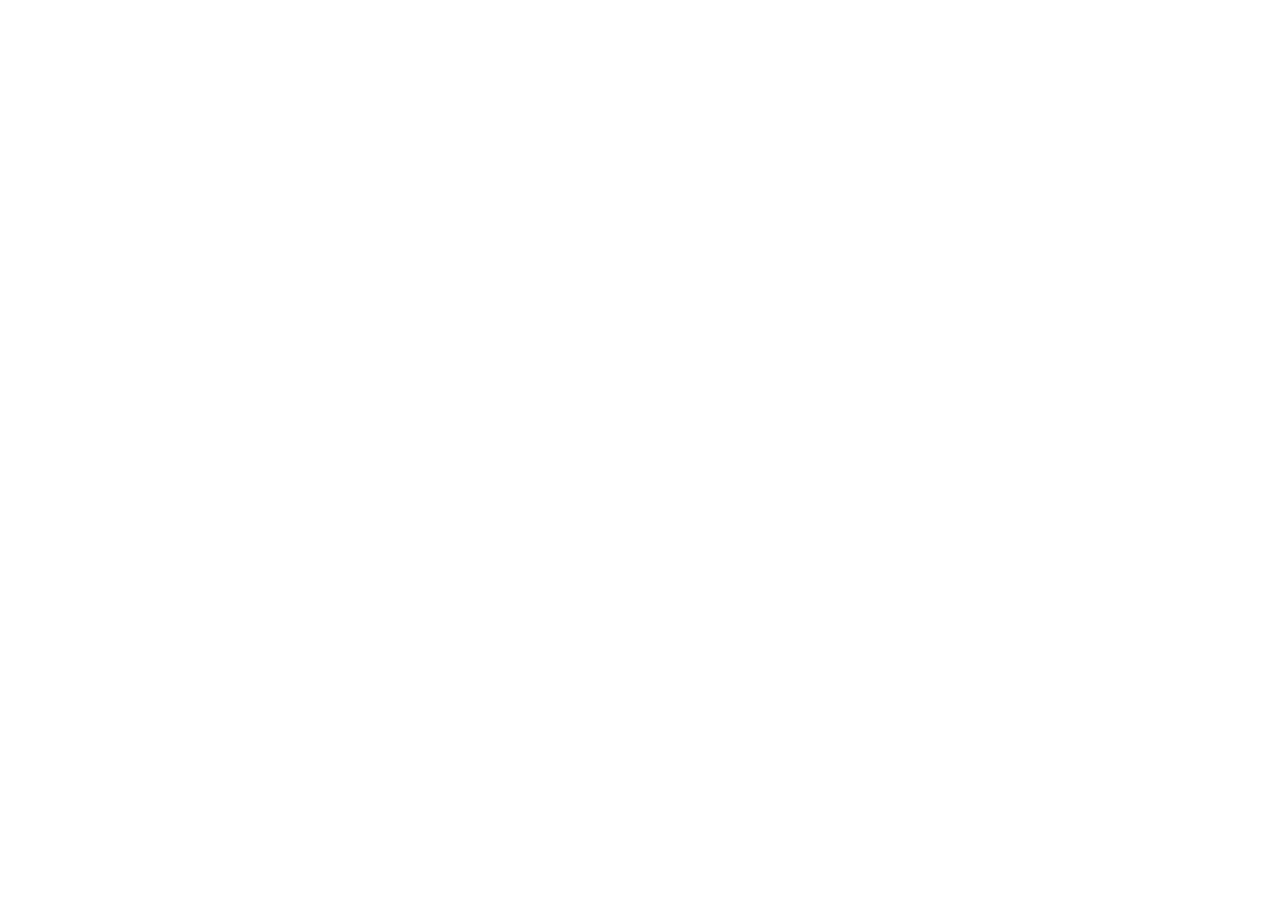
==== commit 44996611: "Sitio legado: redirección al dominio oficial lavoz-movimiento.github.io" ====
--- a/ingresar.html
+++ b/ingresar.html
@@ -3,739 +3,27 @@
 <head>
 <meta charset="UTF-8">
 <meta name="viewport" content="width=device-width, initial-scale=1.0">
-<meta http-equiv="Content-Security-Policy" content="default-src 'self'; script-src 'self' 'sha256-2tva885mzGHcWtzdG9wILtui3c5bih/m4CjRhnOX5NE=' 'sha256-6/2lmuXgnS1odIPjUfiXtberVFqaaA95JNC/V5mzNcI='; style-src 'self' 'unsafe-inline' https://fonts.googleapis.com; font-src 'self' https://fonts.gstatic.com; img-src 'self' data: blob:; media-src 'self' blob: https://kgphnxetehgtlrjyvhmg.supabase.co; connect-src 'self' https://kgphnxetehgtlrjyvhmg.supabase.co wss://kgphnxetehgtlrjyvhmg.supabase.co https://api.pwnedpasswords.com; object-src 'none'; base-uri 'self'">
-<title>Ingresar — LA VOZ</title>
-<link rel="icon" href="favicon.ico" sizes="any">
-<link rel="icon" type="image/png" sizes="192x192" href="favicon-192.png">
-<link rel="apple-touch-icon" sizes="180x180" href="apple-touch-icon.png">
-<link rel="stylesheet" href="estilos.css?v=20261014-auditoria">
-<script src="supabase-js.min.js"></script>
-<script src="config.js"></script>
+<title>LA VOZ se mudó — lavoz-movimiento.github.io</title>
+<meta name="robots" content="noindex">
+<link rel="canonical" href="https://lavoz-movimiento.github.io/ingresar.html">
+<meta http-equiv="refresh" content="3; url=https://lavoz-movimiento.github.io/ingresar.html">
+<style>
+  body{background:#0A0A0A;color:#F5F5F5;font-family:'Segoe UI',Arial,Helvetica,sans-serif;
+       display:flex;align-items:center;justify-content:center;min-height:100vh;margin:0;text-align:center;padding:24px}
+  h1{letter-spacing:.14em;font-size:2rem;margin-bottom:8px}
+  p{color:#AAAAAA;max-width:52ch;line-height:1.5}
+  a.btn{display:inline-block;background:#E34234;color:#fff;font-weight:700;padding:12px 24px;
+        border-radius:8px;text-decoration:none;margin-top:24px}
+</style>
 </head>
 <body>
-
-<header class="site">
-  <div class="bar">
-    <a class="brand" href="index.html"><img src="img/web-2.png" alt="LA VOZ">LA VOZ</a>
-    <div class="head-actions">
-      <a class="btn btn-ingresar ghost" href="index.html">← Volver al sitio</a>
-    </div>
+  <div>
+    <h1>LA VOZ</h1>
+    <p>Nos mudamos. El sitio oficial del Movimiento ahora es
+       <strong>lavoz-movimiento.github.io</strong> — tu cuenta, tu rango y tu panel
+       siguen siendo los mismos. Te redirigimos en unos segundos.</p>
+    <a class="btn" href="https://lavoz-movimiento.github.io/ingresar.html">Ir al sitio oficial</a>
   </div>
-</header>
-
-<main class="auth-wrap">
-  <div class="auth-card">
-    <h1>Área de hermanos</h1>
-    <p class="sub">Este es el apartado de la hermandad: tu camino, tus misiones y tu carnet. Si todavía no sos hermano, creá tu cuenta en la pestaña «Crear cuenta».</p>
-
-    <ol class="pasos-recorrido" aria-label="Cómo se entra a LA VOZ">
-      <li><span class="n">1</span> Crear mi cuenta</li>
-      <li><span class="n">2</span> Confirmar el correo</li>
-      <li><span class="n">3</span> Primera misión en el panel</li>
-    </ol>
-
-    <div id="aviso-demo" class="aviso demo">
-      <strong>Modo demostración.</strong> El backend todavía no está conectado (faltan las claves en <em>config.js</em>). Podés entrar con cualquier correo y contraseña para previsualizar el panel.
-    </div>
-    <div id="aviso" class="aviso"></div>
-
-    <div id="cartel-confirmacion" class="cartel-confirmacion" role="alert" aria-live="polite">
-      <img class="marca" src="img/web-2.png" alt="LA VOZ">
-      <p class="cartel-kicker">Cuenta creada</p>
-      <h2>Revisá tu correo y confirmá tu cuenta</h2>
-      <p>Te enviamos un enlace de confirmación a <strong id="correo-confirmacion"></strong>.</p>
-      <p>Para activar tu cuenta, abrí ese correo y tocá el enlace. Recién después vas a poder ingresar a tu panel.</p>
-      <p class="cartel-nota">El correo llega desde <strong>LA VOZ</strong> (lavoz.hermandad.uy@gmail.com), con el asunto «Confirmá tu cuenta — LA VOZ».</p>
-      <p class="cartel-nota">Si no aparece en la bandeja de entrada, revisá Spam o Promociones.</p>
-      <button class="btn" type="button" id="btn-ir-login-cartel">Ir a iniciar sesión</button>
-    </div>
-
-    <div id="cartel-recuperacion" class="cartel-recuperacion" role="alert" aria-live="polite">
-      <img class="marca" src="img/web-2.png" alt="LA VOZ">
-      <p class="cartel-kicker">Recuperación enviada</p>
-      <h2>Revisá tu correo</h2>
-      <p>Si <strong id="correo-recuperacion"></strong> corresponde a una cuenta de LA VOZ, te enviamos un enlace para crear una contraseña nueva.</p>
-      <p>Tocá ese enlace y esta página te va a pedir la contraseña nueva dos veces.</p>
-      <p class="cartel-nota">El correo llega desde <strong>LA VOZ</strong> (lavoz.hermandad.uy@gmail.com), con el asunto «Restablecé tu contraseña — LA VOZ».</p>
-      <p class="cartel-nota">El enlace tiene vencimiento. Si no aparece, revisá Spam o Promociones.</p>
-      <button class="btn" type="button" id="btn-cerrar-recuperacion">Volver a iniciar sesión</button>
-    </div>
-
-    <div class="tabs" id="tabs-acceso">
-      <button id="tab-login" class="activo">Iniciar sesión</button>
-      <button id="tab-registro">Crear cuenta</button>
-    </div>
-
-    <!-- ============================ LOGIN ============================ -->
-    <form id="form-login">
-      <label class="campo" for="login-email">Correo electrónico</label>
-      <input type="email" id="login-email" required autocomplete="email">
-      <p class="campo-error" id="err-login-email" role="alert"></p>
-      <label class="campo" for="login-pass">Contraseña</label>
-      <span class="campo-pass"><input type="password" id="login-pass" required autocomplete="current-password"><button type="button" class="ver-pass" data-para="login-pass" aria-label="Mostrar contraseña"><svg class="ojo-on" viewBox="0 0 24 24" width="18" height="18" fill="none" stroke="currentColor" stroke-width="2" stroke-linecap="round" stroke-linejoin="round"><path d="M2 12s3.5-7 10-7 10 7 10 7-3.5 7-10 7-10-7-10-7Z"/><circle cx="12" cy="12" r="3"/></svg><svg class="ojo-off" viewBox="0 0 24 24" width="18" height="18" fill="none" stroke="currentColor" stroke-width="2" stroke-linecap="round" stroke-linejoin="round"><path d="M17.94 17.94A10.6 10.6 0 0 1 12 19c-6.5 0-10-7-10-7a18.4 18.4 0 0 1 4.06-4.94M9.9 4.24A9.5 9.5 0 0 1 12 5c6.5 0 10 7 10 7a18.5 18.5 0 0 1-2.16 3.19M14.12 14.12A3 3 0 1 1 9.88 9.88"/><line x1="3" y1="3" x2="21" y2="21"/></svg></button></span>
-      <p class="campo-error" id="err-login-pass" role="alert"></p>
-      <div id="ts-login" style="margin:14px 0"></div>
-      <button class="btn" type="submit">Entrar a mi panel</button>
-      <button class="link-button" type="button" id="btn-olvide">Olvidé mi contraseña</button>
-    </form>
-
-    <!-- =========================== REGISTRO =========================== -->
-    <form id="form-registro" style="display:none">
-      <label class="campo" for="reg-nombre">Nombre completo</label>
-      <input type="text" id="reg-nombre" required autocomplete="name">
-      <p class="campo-error" id="err-reg-nombre" role="alert"></p>
-      <label class="campo" for="reg-email">Correo electrónico</label>
-      <input type="email" id="reg-email" required autocomplete="email">
-      <p class="campo-error" id="err-reg-email" role="alert"></p>
-      <label class="campo" for="reg-email2">Repetí tu correo electrónico</label>
-      <input type="email" id="reg-email2" required autocomplete="email">
-      <p class="campo-error" id="err-reg-email2" role="alert"></p>
-      <label class="campo" for="reg-nacimiento">Fecha de nacimiento</label>
-      <input type="date" id="reg-nacimiento" required autocomplete="bday">
-      <p class="campo-error" id="err-reg-nacimiento" role="alert"></p>
-      <label class="campo" for="reg-whatsapp">WhatsApp (con código de país)</label>
-      <input type="tel" id="reg-whatsapp" required autocomplete="tel" placeholder="+598 99 123 456">
-      <p class="campo-error" id="err-reg-whatsapp" role="alert"></p>
-      <p style="color:var(--white);font-weight:700;font-size:1rem;margin:20px 0 0">¿Dónde vivís?</p>
-      <label class="campo" for="reg-pais">País</label>
-      <input type="text" id="reg-pais" required autocomplete="country-name">
-      <p class="campo-error" id="err-reg-pais" role="alert"></p>
-      <label class="campo" for="reg-estado">Estado, provincia o departamento</label>
-      <input type="text" id="reg-estado" required autocomplete="address-level1">
-      <p class="campo-error" id="err-reg-estado" role="alert"></p>
-      <label class="campo" for="reg-ciudad">Ciudad</label>
-      <input type="text" id="reg-ciudad" required autocomplete="address-level2">
-      <p class="campo-error" id="err-reg-ciudad" role="alert"></p>
-      <label class="campo" for="reg-documento">Documento de identidad</label>
-      <input type="text" id="reg-documento" required autocomplete="off">
-      <p class="campo-error" id="err-reg-documento" role="alert"></p>
-      <p style="color:var(--gray);font-size:1rem;margin-top:8px">
-        Estos datos forman parte de tu registro como hermano.
-      </p>
-      <label class="campo" for="reg-pass">Contraseña (mínimo 8 caracteres)</label>
-      <span class="campo-pass"><input type="password" id="reg-pass" required minlength="8" autocomplete="new-password"><button type="button" class="ver-pass" data-para="reg-pass" aria-label="Mostrar contraseña"><svg class="ojo-on" viewBox="0 0 24 24" width="18" height="18" fill="none" stroke="currentColor" stroke-width="2" stroke-linecap="round" stroke-linejoin="round"><path d="M2 12s3.5-7 10-7 10 7 10 7-3.5 7-10 7-10-7-10-7Z"/><circle cx="12" cy="12" r="3"/></svg><svg class="ojo-off" viewBox="0 0 24 24" width="18" height="18" fill="none" stroke="currentColor" stroke-width="2" stroke-linecap="round" stroke-linejoin="round"><path d="M17.94 17.94A10.6 10.6 0 0 1 12 19c-6.5 0-10-7-10-7a18.4 18.4 0 0 1 4.06-4.94M9.9 4.24A9.5 9.5 0 0 1 12 5c6.5 0 10 7 10 7a18.5 18.5 0 0 1-2.16 3.19M14.12 14.12A3 3 0 1 1 9.88 9.88"/><line x1="3" y1="3" x2="21" y2="21"/></svg></button></span>
-      <p class="campo-error" id="err-reg-pass" role="alert"></p>
-      <label class="campo" for="reg-pass2">Repetí tu contraseña</label>
-      <span class="campo-pass"><input type="password" id="reg-pass2" required minlength="8" autocomplete="new-password"><button type="button" class="ver-pass" data-para="reg-pass2" aria-label="Mostrar contraseña"><svg class="ojo-on" viewBox="0 0 24 24" width="18" height="18" fill="none" stroke="currentColor" stroke-width="2" stroke-linecap="round" stroke-linejoin="round"><path d="M2 12s3.5-7 10-7 10 7 10 7-3.5 7-10 7-10-7-10-7Z"/><circle cx="12" cy="12" r="3"/></svg><svg class="ojo-off" viewBox="0 0 24 24" width="18" height="18" fill="none" stroke="currentColor" stroke-width="2" stroke-linecap="round" stroke-linejoin="round"><path d="M17.94 17.94A10.6 10.6 0 0 1 12 19c-6.5 0-10-7-10-7a18.4 18.4 0 0 1 4.06-4.94M9.9 4.24A9.5 9.5 0 0 1 12 5c6.5 0 10 7 10 7a18.5 18.5 0 0 1-2.16 3.19M14.12 14.12A3 3 0 1 1 9.88 9.88"/><line x1="3" y1="3" x2="21" y2="21"/></svg></button></span>
-      <p class="campo-error" id="err-reg-pass2" role="alert"></p>
-      <p style="color:var(--gray);font-size:1rem;margin-top:16px">
-        Al crear tu cuenta entrás como <strong style="color:var(--white)">Aspirante</strong>, el primer
-        rango de LA VOZ. Vas a recibir en tu correo tu carta de bienvenida y tu
-        carnet digital con tu número de integrante.
-      </p>
-      <label style="display:flex;gap:10px;align-items:flex-start;margin-top:16px;color:#CFCFCF;font-size:1rem;cursor:pointer">
-        <input type="checkbox" id="reg-mayor" required style="margin-top:3px">
-        <span>Declaro que tengo 18 años o más.</span>
-      </label>
-      <p class="campo-error" id="err-reg-mayor" role="alert"></p>
-      <label style="display:flex;gap:10px;align-items:flex-start;margin-top:16px;color:#CFCFCF;font-size:1rem;cursor:pointer">
-        <input type="checkbox" id="reg-privacidad" required style="margin-top:3px">
-        <span>Leí y acepto el aviso de privacidad de LA VOZ (abajo), incluido el tratamiento de mis datos y de los videos de misión.</span>
-      </label>
-      <p class="campo-error" id="err-reg-privacidad" role="alert"></p>
-      <details id="privacidad" style="margin-top:14px;background:#141414;border:1px solid var(--line);border-radius:8px;padding:14px 16px">
-        <summary style="cursor:pointer;font-weight:700;color:var(--white)">Aviso de privacidad — LA VOZ</summary>
-        <div style="color:#CFCFCF;font-size:1rem;line-height:1.5;margin-top:8px">
-          <p><strong style="color:var(--white)">Responsable.</strong> LA VOZ — Hermandad de la palabra, el ejemplo y el cuerpo, Montevideo, Uruguay. Contacto: lavoz.hermandad.uy@gmail.com.</p>
-          <p><strong style="color:var(--white)">Datos que tratamos.</strong> Nombre, correo electrónico, fecha de nacimiento (para la declaración de mayoría de edad), número de WhatsApp, ubicación (país, estado, provincia o departamento y ciudad), documento de identidad, célula y ciudad, rango y su historial, misiones y sus revisiones, hermanos que trajiste y tu fecha y hora de aceptación de este aviso.</p>
-          <p><strong style="color:var(--white)">Finalidades.</strong> Gestionar tu membresía y tu camino de rangos, llevar el registro de hermanos, que el Fundador y tu Guía puedan contactarte, organizar las células y sus sesiones, revisar las misiones que enviás, comunicarnos con vos sobre la hermandad y sostener la seguridad de las cuentas. No vendemos ni cedemos tus datos con fines comerciales.</p>
-          <p><strong style="color:var(--white)">Videos de misión.</strong> Los videos que subís son datos personales (tu imagen y tu voz). Su finalidad es exclusivamente formativa: evaluar la misión. Solo pueden verlos tu Guía de célula y el Fundador. Cada acceso queda registrado. El video se borra automáticamente a los 3 días de su revisión; el registro del envío y la nota de revisión se conservan. No grabes a terceros identificables ni a menores de edad: un video así se devuelve sin calificar.</p>
-          <p><strong style="color:var(--white)">Dónde están tus datos.</strong> La base funciona en servidores de Supabase en São Paulo, Brasil. Al crear tu cuenta aceptás expresamente esa transferencia internacional de datos (art. 23 de la Ley 18.331), que es la base legal que la ampara.</p>
-          <p><strong style="color:var(--white)">Tus derechos.</strong> Podés pedir acceso, información, rectificación y —cuando corresponda según las causales de la ley— supresión de tus datos, escribiendo a lavoz.hermandad.uy@gmail.com. Respondemos dentro de los 5 días hábiles que fija la Ley 18.331 (arts. 14 y 15).</p>
-          <p><strong style="color:var(--white)">Conservación.</strong> Tus datos se conservan mientras seas hermano. Las cuentas que nunca confirman su correo se eliminan automáticamente a los 30 días.</p>
-          <p><strong style="color:var(--white)">Cookies.</strong> Este sitio no usa cookies de rastreo ni de publicidad. Solo guarda en tu navegador lo indispensable para la sesión y frenos anti-spam locales.</p>
-        </div>
-      </details>
-      <div id="ts-registro" style="margin:14px 0"></div>
-      <button class="btn" type="submit">Crear mi cuenta</button>
-    </form>
-
-    <!-- ====================== RECUPERAR CONTRASEÑA ====================== -->
-    <form id="form-recuperar" style="display:none">
-      <h2 class="auth-subtitle">Recuperar contraseña</h2>
-      <p class="form-help">Escribí el correo de tu cuenta. Si corresponde a un hermano de LA VOZ, Supabase te enviará un enlace seguro para crear una contraseña nueva.</p>
-      <label class="campo" for="rec-email">Correo electrónico</label>
-      <input type="email" id="rec-email" required autocomplete="email">
-      <p class="campo-error" id="err-rec-email" role="alert"></p>
-      <div id="ts-recuperar" style="margin:14px 0"></div>
-      <button class="btn" type="submit">Enviar enlace de recuperación</button>
-      <button class="btn ghost" type="button" id="btn-volver-login">Volver a iniciar sesión</button>
-    </form>
-
-    <!-- ==================== NUEVA CONTRASEÑA (ENLACE) =================== -->
-    <form id="form-nueva-pass" style="display:none">
-      <h2 class="auth-subtitle">Crear una contraseña nueva</h2>
-      <p class="form-help">Llegaste desde el enlace de recuperación de tu correo. Escribí la contraseña nueva dos veces; tienen que coincidir.</p>
-      <label class="campo" for="nueva-pass">Contraseña nueva</label>
-      <span class="campo-pass"><input type="password" id="nueva-pass" required minlength="8" autocomplete="new-password"><button type="button" class="ver-pass" data-para="nueva-pass" aria-label="Mostrar contraseña"><svg class="ojo-on" viewBox="0 0 24 24" width="18" height="18" fill="none" stroke="currentColor" stroke-width="2" stroke-linecap="round" stroke-linejoin="round"><path d="M2 12s3.5-7 10-7 10 7 10 7-3.5 7-10 7-10-7-10-7Z"/><circle cx="12" cy="12" r="3"/></svg><svg class="ojo-off" viewBox="0 0 24 24" width="18" height="18" fill="none" stroke="currentColor" stroke-width="2" stroke-linecap="round" stroke-linejoin="round"><path d="M17.94 17.94A10.6 10.6 0 0 1 12 19c-6.5 0-10-7-10-7a18.4 18.4 0 0 1 4.06-4.94M9.9 4.24A9.5 9.5 0 0 1 12 5c6.5 0 10 7 10 7a18.5 18.5 0 0 1-2.16 3.19M14.12 14.12A3 3 0 1 1 9.88 9.88"/><line x1="3" y1="3" x2="21" y2="21"/></svg></button></span>
-      <p class="campo-error" id="err-nueva-pass" role="alert"></p>
-      <label class="campo" for="nueva-pass2">Repetí la contraseña nueva</label>
-      <span class="campo-pass"><input type="password" id="nueva-pass2" required minlength="8" autocomplete="new-password"><button type="button" class="ver-pass" data-para="nueva-pass2" aria-label="Mostrar contraseña"><svg class="ojo-on" viewBox="0 0 24 24" width="18" height="18" fill="none" stroke="currentColor" stroke-width="2" stroke-linecap="round" stroke-linejoin="round"><path d="M2 12s3.5-7 10-7 10 7 10 7-3.5 7-10 7-10-7-10-7Z"/><circle cx="12" cy="12" r="3"/></svg><svg class="ojo-off" viewBox="0 0 24 24" width="18" height="18" fill="none" stroke="currentColor" stroke-width="2" stroke-linecap="round" stroke-linejoin="round"><path d="M17.94 17.94A10.6 10.6 0 0 1 12 19c-6.5 0-10-7-10-7a18.4 18.4 0 0 1 4.06-4.94M9.9 4.24A9.5 9.5 0 0 1 12 5c6.5 0 10 7 10 7a18.5 18.5 0 0 1-2.16 3.19M14.12 14.12A3 3 0 1 1 9.88 9.88"/><line x1="3" y1="3" x2="21" y2="21"/></svg></button></span>
-      <p class="campo-error" id="err-nueva-pass2" role="alert"></p>
-      <button class="btn" type="submit">Guardar contraseña nueva</button>
-    </form>
-
-    <a class="volver" href="index.html">← Volver a la página principal</a>
-  </div>
-</main>
-
-<script>
-let MODO_RECUPERACION = false;
-
-/* Navegación entre formularios (sin onclick inline: la CSP de la página
-   solo permite scripts propios o con hash). */
-document.getElementById("tab-login").addEventListener("click", function () { mostrarTab("login"); });
-document.getElementById("tab-registro").addEventListener("click", function () { mostrarTab("registro"); });
-document.getElementById("btn-olvide").addEventListener("click", function () { mostrarRecuperacion(); });
-document.getElementById("btn-volver-login").addEventListener("click", function () { mostrarTab("login"); });
-document.getElementById("btn-ir-login-cartel").addEventListener("click", function () { irALoginDesdeCartel(); });
-document.getElementById("btn-cerrar-recuperacion").addEventListener("click", function () { cerrarCartelRecuperacion(); });
-
-/* Enlace «Privacidad» del pie de la home: abre el registro con el aviso
-   desplegado, para que se pueda leer antes de crear la cuenta. */
-if ((window.location.hash || "") === "#privacidad") {
-  mostrarTab("registro");
-  var detPriv = document.getElementById("privacidad");
-  if (detPriv) { detPriv.open = true; detPriv.scrollIntoView(); }
-}
-
-/* CTA unificado (Tribunal N.º 3, B1-04): todo «Crear mi cuenta» de la
-   home llega con ?tab=registro y abre con el REGISTRO preseleccionado;
-   «Ingresar» abre con la sesión activa. */
-try {
-  var tabPedida = new URLSearchParams(window.location.search).get("tab");
-  if (tabPedida === "registro") mostrarTab("registro");
-  else if (tabPedida === "login") mostrarTab("login");
-} catch (e) {}
-
-/* Ojito mostrar/ocultar contraseña en cada campo */
-document.querySelectorAll(".ver-pass").forEach(function (b) {
-  b.addEventListener("click", function () {
-    var inp = document.getElementById(b.getAttribute("data-para"));
-    if (!inp) return;
-    var ver = inp.type === "password";
-    inp.type = ver ? "text" : "password";
-    b.classList.toggle("viendo", ver);
-    b.setAttribute("aria-label", ver ? "Ocultar contraseña" : "Mostrar contraseña");
-    inp.focus();
-  });
-});
-
-function mostrarTab(cual) {
-  document.getElementById("tabs-acceso").style.display = "flex";
-  document.getElementById("form-login").style.display = cual === "login" ? "block" : "none";
-  document.getElementById("form-registro").style.display = cual === "registro" ? "block" : "none";
-  document.getElementById("form-recuperar").style.display = "none";
-  document.getElementById("form-nueva-pass").style.display = "none";
-  document.getElementById("tab-login").classList.toggle("activo", cual === "login");
-  document.getElementById("tab-registro").classList.toggle("activo", cual === "registro");
-  ocultarAviso();
-  limpiarErrores();
-  renderTurnstile();
-}
-
-function ocultarFormulariosAcceso() {
-  ["form-login", "form-registro", "form-recuperar", "form-nueva-pass"].forEach(id => {
-    document.getElementById(id).style.display = "none";
-  });
-  document.getElementById("tabs-acceso").style.display = "none";
-}
-
-function mostrarAviso(texto, tipo) {
-  const a = document.getElementById("aviso");
-  a.textContent = texto;
-  a.className = "aviso visible " + tipo;
-}
-function ocultarAviso() {
-  document.getElementById("aviso").className = "aviso";
-}
-
-/* Errores junto al campo (Tribunal N.º 3, B1-28): el aviso global deja
-   de ser la única señal — cada error de campo se escribe bajo su campo,
-   con la sugerencia de corrección, y se trae el campo a la vista. */
-function errorCampo(id, mensaje) {
-  const e = document.getElementById("err-" + id);
-  if (!e) { mostrarAviso(mensaje, "error"); return; }
-  e.textContent = mensaje;
-  e.classList.add("visible");
-  const campo = document.getElementById(id);
-  if (campo) campo.scrollIntoView({ behavior: "smooth", block: "center" });
-}
-function limpiarErrores() {
-  document.querySelectorAll(".campo-error").forEach(n => {
-    n.textContent = "";
-    n.classList.remove("visible");
-  });
-}
-
-function mostrarCartelConfirmacion(email) {
-  ocultarAviso();
-  document.getElementById("correo-confirmacion").textContent = email;
-  ocultarFormulariosAcceso();
-  document.getElementById("cartel-recuperacion").classList.remove("visible");
-  document.getElementById("cartel-confirmacion").classList.add("visible");
-  window.scrollTo({ top: 0, behavior: "smooth" });
-}
-
-function mostrarRecuperacion() {
-  ocultarAviso();
-  limpiarErrores();
-  document.getElementById("cartel-confirmacion").classList.remove("visible");
-  document.getElementById("cartel-recuperacion").classList.remove("visible");
-  ocultarFormulariosAcceso();
-  document.getElementById("rec-email").value = document.getElementById("login-email").value.trim();
-  document.getElementById("form-recuperar").style.display = "block";
-  document.getElementById("rec-email").focus();
-  renderTurnstile();
-}
-
-function mostrarCartelRecuperacion(email) {
-  ocultarAviso();
-  document.getElementById("correo-recuperacion").textContent = email;
-  ocultarFormulariosAcceso();
-  document.getElementById("cartel-confirmacion").classList.remove("visible");
-  document.getElementById("cartel-recuperacion").classList.add("visible");
-  window.scrollTo({ top: 0, behavior: "smooth" });
-}
-
-function cerrarCartelRecuperacion() {
-  document.getElementById("cartel-recuperacion").classList.remove("visible");
-  mostrarTab("login");
-}
-
-function mostrarNuevaPass() {
-  MODO_RECUPERACION = true;
-  ocultarAviso();
-  document.getElementById("cartel-confirmacion").classList.remove("visible");
-  document.getElementById("cartel-recuperacion").classList.remove("visible");
-  ocultarFormulariosAcceso();
-  document.getElementById("form-nueva-pass").style.display = "block";
-  document.getElementById("nueva-pass").focus();
-  window.scrollTo({ top: 0, behavior: "smooth" });
-}
-
-function irALoginDesdeCartel() {
-  const email = document.getElementById("correo-confirmacion").textContent;
-  document.getElementById("cartel-confirmacion").classList.remove("visible");
-  document.getElementById("tabs-acceso").style.display = "flex";
-  document.getElementById("login-email").value = email;
-  mostrarTab("login");
-}
-
-if (!BACKEND_ACTIVO) {
-  document.getElementById("aviso-demo").classList.add("visible");
-}
-
-function urlIndicaRecuperacion() {
-  const query = new URLSearchParams(window.location.search);
-  const hash = new URLSearchParams((window.location.hash || "").replace(/^#/, ""));
-  return query.get("modo") === "recuperar" || hash.get("type") === "recovery";
-}
-
-function urlTraeErrorRecuperacion() {
-  const query = new URLSearchParams(window.location.search);
-  const hash = new URLSearchParams((window.location.hash || "").replace(/^#/, ""));
-  return query.get("error_description") || hash.get("error_description") ||
-         query.get("error_code") || hash.get("error_code");
-}
-
-/* Si ya hay sesión activa, directo al panel — salvo que la persona haya
-   llegado por el enlace de recuperación: en ese caso primero crea su
-   contraseña nueva. Supabase anuncia ese momento con PASSWORD_RECOVERY. */
-(async function () {
-  const sb = getSupabase();
-  if (!sb) return;
-  if (urlIndicaRecuperacion()) MODO_RECUPERACION = true;
-  sb.auth.onAuthStateChange((event) => {
-    if (event === "PASSWORD_RECOVERY") mostrarNuevaPass();
-  });
-  const { data } = await sb.auth.getSession();
-  if (data && data.session) {
-    if (MODO_RECUPERACION) mostrarNuevaPass();
-    else window.location.href = "panel.html";
-    return;
-  }
-  if (MODO_RECUPERACION && urlTraeErrorRecuperacion()) {
-    MODO_RECUPERACION = false;
-    mostrarRecuperacion();
-    mostrarAviso("Ese enlace de recuperación venció o ya fue usado. Pedí uno nuevo.", "error");
-  }
-})();
-
-/* ================================ LOGIN ================================ */
-document.getElementById("form-login").addEventListener("submit", async (e) => {
-  e.preventDefault();
-  limpiarErrores();
-  const email = document.getElementById("login-email").value.trim();
-  const pass = document.getElementById("login-pass").value;
-
-  if (!BACKEND_ACTIVO) {
-    /* MODO DEMOSTRACIÓN: cualquier credencial entra al panel de prueba. */
-    try { sessionStorage.setItem("lavoz_demo", "1"); } catch (err) {}
-    window.location.href = "panel.html";
-    return;
-  }
-
-  /* Feedback de envío único (B1-30): el botón se deshabilita y se
-     rotula mientras dura el envío; se restaura si hay error. */
-  const boton = e.submitter;
-  if (boton) { boton.disabled = true; boton.textContent = "Entrando..."; boton.classList.add("cargando"); }
-  const sb = getSupabase();
-  const { error } = await sb.auth.signInWithPassword({
-    email, password: pass,
-    options: { captchaToken: tokenTurnstile("login") },
-  });
-  resetTurnstile("login");
-  if (error) {
-    if (boton) { boton.disabled = false; boton.textContent = "Entrar a mi panel"; boton.classList.remove("cargando"); }
-    if (/Email not confirmed/i.test(error.message)) {
-      mostrarCartelConfirmacion(email);
-      return;
-    }
-    errorCampo("login-pass", "No pudimos iniciar sesión: " + traducirError(error.message) + " Revisá el correo y la contraseña e intentá de nuevo.");
-    return;
-  }
-  window.location.href = "panel.html";
-});
-
-/* ====================== RECUPERACIÓN DE CONTRASEÑA ======================
-   Paso 1: el botón «Olvidé mi contraseña» pide el correo y Supabase envía
-   el enlace (resetPasswordForEmail). La respuesta es la misma exista o
-   no la cuenta: la página no revela qué correos son hermanos.
-   Paso 2: el enlace vuelve a esta misma página con ?modo=recuperar y una
-   sesión de recuperación; ahí se muestra el formulario de contraseña
-   nueva (ver mostrarNuevaPass y el evento PASSWORD_RECOVERY arriba). */
-/* Captcha anti-bots (Cloudflare Turnstile): DESACTIVADO por orden del
-   Fundador (2026-10-12) — no hay cuenta de Cloudflare. El tag <script>
-   externo se quitó porque la CSP lo bloqueaba (error en consola en cada
-   carga). Supabase tiene el captcha en OFF. Las funciones de abajo quedan
-   inertes: si algún día se reactiva, basta con poner la site key real en
-   TURNSTILE_SITE_KEY, re-agregar el script de challenges.cloudflare.com
-   y autorizar ese origen en la CSP. */
-const TURNSTILE_SITE_KEY = "__LAVOZ_TURNSTILE_SITE_KEY__";
-const tsWidgets = {};
-function onTsCargado() { renderTurnstile(); }
-function renderTurnstile() {
-  if (!window.turnstile) return;
-  if (!TURNSTILE_SITE_KEY || TURNSTILE_SITE_KEY.indexOf("__") === 0) return;
-  [["ts-login", "login"], ["ts-registro", "registro"], ["ts-recuperar", "recuperar"]]
-    .forEach(([id, k]) => {
-      const el = document.getElementById(id);
-      if (el && tsWidgets[k] === undefined) {
-        tsWidgets[k] = turnstile.render(el, { sitekey: TURNSTILE_SITE_KEY, theme: "dark" });
-      }
-    });
-}
-function tokenTurnstile(k) {
-  try {
-    return window.turnstile && tsWidgets[k] !== undefined
-      ? turnstile.getResponse(tsWidgets[k]) : undefined;
-  } catch (e) { return undefined; }
-}
-function resetTurnstile(k) {
-  try {
-    if (window.turnstile && tsWidgets[k] !== undefined) turnstile.reset(tsWidgets[k]);
-  } catch (e) {}
-}
-
-/* Anti-spam de correos: el servidor ya limita TODO el proyecto a
-   30 correos/hora y no envía nada a correos que no están registrados.
-   Esto suma el freno del navegador: tras pedir un enlace o crear una
-   cuenta, este navegador espera unos minutos antes de poder pedir
-   otro — el botón no se puede machacar. */
-function minutosDeEspera(clave, minutos) {
-  try {
-    const t = parseInt(localStorage.getItem(clave) || "0", 10);
-    const falta = minutos * 60000 - (Date.now() - t);
-    return falta > 0 ? Math.ceil(falta / 60000) : 0;
-  } catch (e) { return 0; }
-}
-function marcarEnvio(clave) {
-  try { localStorage.setItem(clave, String(Date.now())); } catch (e) {}
-}
-
-document.getElementById("form-recuperar").addEventListener("submit", async (e) => {
-  e.preventDefault();
-  limpiarErrores();
-  const email = document.getElementById("rec-email").value.trim();
-  const esperaRec = minutosDeEspera("lvz_ultima_recuperacion", 10);
-  if (esperaRec > 0) {
-    mostrarAviso("Ya pediste un enlace hace poco. Esperá " + esperaRec + " minutos antes de pedir otro: el enlace anterior sigue vigente.", "error");
-    return;
-  }
-  if (!BACKEND_ACTIVO) {
-    mostrarAviso("En modo demostración no se envían correos de recuperación.", "error");
-    return;
-  }
-  const boton = e.submitter;
-  if (boton) { boton.disabled = true; boton.textContent = "Enviando..."; boton.classList.add("cargando"); }
-  const sb = getSupabase();
-  const urlRecuperacion = new URL("ingresar.html?modo=recuperar", window.location.href).href;
-  const { error } = await sb.auth.resetPasswordForEmail(email, {
-    redirectTo: urlRecuperacion,
-    captchaToken: tokenTurnstile("recuperar"),
-  });
-  resetTurnstile("recuperar");
-  if (error) {
-    if (boton) { boton.disabled = false; boton.textContent = "Enviar enlace de recuperación"; boton.classList.remove("cargando"); }
-    errorCampo("rec-email", "No pudimos enviar el enlace: " + traducirError(error.message));
-    return;
-  }
-  marcarEnvio("lvz_ultima_recuperacion");
-  mostrarCartelRecuperacion(email);
-});
-
-document.getElementById("form-nueva-pass").addEventListener("submit", async (e) => {
-  e.preventDefault();
-  limpiarErrores();
-  const p1 = document.getElementById("nueva-pass").value;
-  const p2 = document.getElementById("nueva-pass2").value;
-  if (p1 !== p2) {
-    errorCampo("nueva-pass2", "Las contraseñas no coinciden: escribilas dos veces, iguales.");
-    return;
-  }
-  if (!BACKEND_ACTIVO) {
-    mostrarAviso("En modo demostración no se puede cambiar la contraseña.", "error");
-    return;
-  }
-  const sb = getSupabase();
-  const { data } = await sb.auth.getSession();
-  if (!data || !data.session) {
-    MODO_RECUPERACION = false;
-    mostrarRecuperacion();
-    mostrarAviso("Ese enlace de recuperación venció o ya fue usado. Pedí uno nuevo.", "error");
-    return;
-  }
-  const boton = e.submitter;
-  if (boton) { boton.disabled = true; boton.textContent = "Guardando..."; boton.classList.add("cargando"); }
-  const { error } = await sb.auth.updateUser({ password: p1 });
-  if (error) {
-    if (boton) { boton.disabled = false; boton.textContent = "Guardar contraseña nueva"; boton.classList.remove("cargando"); }
-    errorCampo("nueva-pass", "No pudimos guardar la contraseña nueva: " + traducirError(error.message));
-    return;
-  }
-  window.location.href = "panel.html";
-});
-
-/* =============================== REGISTRO ===============================
-   Al registrarse, el usuario queda creado en Supabase Auth y el TRIGGER
-   del backend `handle_new_user` (../backend/schema.sql) hace el resto
-   automáticamente:
-     1. Inserta su fila en la tabla `profiles` (lee el nombre del metadato
-        `full_name` que enviamos acá abajo — la clave debe ser esa).
-     2. Le asigna el rango inicial: **aspirante** (nadie elige su rango) y
-        lo deja asentado en `rank_history`.
-     3. Le asigna el próximo número de integrante correlativo (LVZ-####,
-        columnas lvz_number / lvz_code).
-     4. El INSERT en `profiles` dispara por webhook la Edge Function
-        `welcome`, que envía la carta de bienvenida + carnet digital.
-   El frontend NO asigna rangos: recoge los datos del formulario (nombre,
-   correo, contraseña, fecha de nacimiento, WhatsApp, ubicación y
-   documento) y los manda como metadata; el trigger hace el resto. */
-document.getElementById("form-registro").addEventListener("submit", async (e) => {
-  e.preventDefault();
-  limpiarErrores();
-  const nombre = document.getElementById("reg-nombre").value.trim();
-  const email = document.getElementById("reg-email").value.trim();
-  const email2 = document.getElementById("reg-email2").value.trim();
-  const pass = document.getElementById("reg-pass").value;
-  const pass2 = document.getElementById("reg-pass2").value;
-
-  /* Verificación doble: correo y contraseña se escriben dos veces y
-     tienen que coincidir; si no, no se crea la cuenta. */
-  /* El nombre es el nombre de la persona: si escribió su correo en ese
-     campo (pasó: un perfil quedó con el correo como nombre), se frena. */
-  if (!nombre || nombre.includes("@")) {
-    errorCampo("reg-nombre", "Escribí tu nombre completo, no tu correo.");
-    return;
-  }
-  if (email.toLowerCase() !== email2.toLowerCase()) {
-    errorCampo("reg-email2", "Los correos no coinciden: escribilos dos veces, iguales.");
-    return;
-  }
-  if (pass !== pass2) {
-    errorCampo("reg-pass2", "Las contraseñas no coinciden: escribilas dos veces, iguales.");
-    return;
-  }
-  /* Largo mínimo 8 (regla NIST: longitud y lista de bloqueo, sin reglas
-     de composición). El chequeo contra filtraciones va más abajo. */
-  if (pass.length < 8) {
-    errorCampo("reg-pass", "La contraseña necesita al menos 8 caracteres.");
-    return;
-  }
-  /* Declaración 18+ con fecha de nacimiento (B4): es registro, auditoría
-     y disuasión — no verificación documental. Se valida la edad acá y la
-     fecha viaja en la metadata del alta (handle_new_user la guarda). */
-  const nacimiento = document.getElementById("reg-nacimiento").value;
-  if (!nacimiento) {
-    errorCampo("reg-nacimiento", "Completá tu fecha de nacimiento.");
-    return;
-  }
-  const fnac = new Date(nacimiento + "T00:00:00");
-  const hoy = new Date();
-  let edad = hoy.getFullYear() - fnac.getFullYear();
-  const dm = hoy.getMonth() - fnac.getMonth();
-  if (dm < 0 || (dm === 0 && hoy.getDate() < fnac.getDate())) edad--;
-  if (isNaN(edad) || edad < 18) {
-    errorCampo("reg-nacimiento", "LA VOZ es para mayores de 18 años: según la fecha ingresada todavía no los tenés.");
-    return;
-  }
-  /* Datos de contacto e identidad (migración 02000, orden de Eddy):
-     WhatsApp, ubicación agrupada (país / estado / ciudad) y documento —
-     todos obligatorios. Viajan en la metadata del alta y handle_new_user
-     los copia a profiles. Las columnas no tienen grant de lectura
-     para roles comunes: cada hermano accede solo a su propia fila. */
-  const whatsapp = document.getElementById("reg-whatsapp").value.trim();
-  if (whatsapp.replace(/\D/g, "").length < 8) {
-    errorCampo("reg-whatsapp", "Escribí tu WhatsApp con código de país: necesita al menos 8 dígitos.");
-    return;
-  }
-  const pais = document.getElementById("reg-pais").value.trim();
-  if (!pais) {
-    errorCampo("reg-pais", "Escribí el país donde vivís.");
-    return;
-  }
-  const estadoResidencia = document.getElementById("reg-estado").value.trim();
-  if (!estadoResidencia) {
-    errorCampo("reg-estado", "Escribí tu estado, provincia o departamento.");
-    return;
-  }
-  const ciudad = document.getElementById("reg-ciudad").value.trim();
-  if (!ciudad) {
-    errorCampo("reg-ciudad", "Escribí la ciudad donde vivís.");
-    return;
-  }
-  const documento = document.getElementById("reg-documento").value.trim();
-  if (!documento) {
-    errorCampo("reg-documento", "Escribí tu documento de identidad (cédula, pasaporte u otro de tu país).");
-    return;
-  }
-  if (!document.getElementById("reg-mayor").checked) {
-    errorCampo("reg-mayor", "Marcá la declaración de que tenés 18 años o más.");
-    return;
-  }
-  if (!document.getElementById("reg-privacidad").checked) {
-    errorCampo("reg-privacidad", "Leé y aceptá el aviso de privacidad para crear tu cuenta.");
-    return;
-  }
-  const esperaReg = minutosDeEspera("lvz_ultimo_registro", 5);
-  if (esperaReg > 0) {
-    mostrarAviso("Ya creaste una cuenta hace poco desde este navegador. Esperá " + esperaReg + " minutos, o revisá tu correo para confirmar la cuenta que ya pediste.", "error");
-    return;
-  }
-
-  if (!BACKEND_ACTIVO) {
-    try {
-      sessionStorage.setItem("lavoz_demo", "1");
-      sessionStorage.setItem("lavoz_demo_nombre", nombre);
-    } catch (err) {}
-    window.location.href = "panel.html";
-    return;
-  }
-
-  /* Contraseña filtrada: chequeo por k-anonymity contra HaveIBeenPwned
-     (la protección nativa de Supabase es de plan pago; esto la aproxima).
-     Solo viajan los primeros 5 caracteres del SHA-1: la contraseña nunca
-     sale de tu navegador. FAIL-OPEN a propósito: si la API no responde,
-     el registro sigue — es una capa, no una puerta. Y quien llame a la
-     API de Supabase por fuera de esta página lo salta: el límite real
-     sigue siendo el largo mínimo. */
-  /* Feedback de envío único (B1-30): desde acá el alta es asíncrona
-     (chequeo HIBP + signUp); el botón se deshabilita y se rotula. */
-  const boton = e.submitter;
-  if (boton) { boton.disabled = true; boton.textContent = "Creando tu cuenta..."; boton.classList.add("cargando"); }
-  const filtrada = await contrasenaFiltrada(pass);
-  if (filtrada) {
-    if (boton) { boton.disabled = false; boton.textContent = "Crear mi cuenta"; boton.classList.remove("cargando"); }
-    errorCampo("reg-pass", "Esa contraseña aparece en filtraciones públicas conocidas: elegí otra. Probá una frase larga que solo vos uses.");
-    return;
-  }
-
-  /* Referido: si llegó por el enlace de un hermano (?ref=LVZ-XXXX), el
-     servidor lo registra en su perfil — "cada uno trae uno". */
-  let refCode = "";
-  try { refCode = localStorage.getItem("lvz_ref") || ""; } catch (err) {}
-  const sb = getSupabase();
-  const { data, error } = await sb.auth.signUp({
-    email,
-    password: pass,
-    options: {
-      data: {
-        full_name: nombre, ref_code: refCode, // handle_new_user lo lee de acá
-        dob: nacimiento,
-        privacy_accepted_at: new Date().toISOString(),
-        // Datos de contacto e identidad (02000): mismo mecanismo, la
-        // misma función del backend los guarda en el perfil.
-        whatsapp: whatsapp,
-        pais: pais,
-        estado: estadoResidencia,
-        ciudad: ciudad,
-        documento: documento,
-      },
-      captchaToken: tokenTurnstile("registro"),
-    },
-  });
-  resetTurnstile("registro");
-  if (error) {
-    if (boton) { boton.disabled = false; boton.textContent = "Crear mi cuenta"; boton.classList.remove("cargando"); }
-    mostrarAviso("No pudimos crear tu cuenta: " + traducirError(error.message), "error");
-    return;
-  }
-  if (data && data.user && !data.session) {
-    /* Confirmación por correo activada en el proyecto: todavía no hay
-       sesión. El cartel queda fijo hasta que la persona pasa al login. */
-    marcarEnvio("lvz_ultimo_registro");
-    document.getElementById("login-email").value = email;
-    mostrarCartelConfirmacion(email);
-    return;
-  }
-  window.location.href = "panel.html";
-});
-
-/* SHA-1 en hexadecimal mayúscula de un texto (para el chequeo por
-   k-anonymity de HaveIBeenPwned: se consulta solo el prefijo de 5). */
-async function sha1Hex(texto) {
-  const buf = await crypto.subtle.digest("SHA-1", new TextEncoder().encode(texto));
-  return Array.from(new Uint8Array(buf))
-    .map(b => b.toString(16).padStart(2, "0")).join("").toUpperCase();
-}
-
-/* ¿La contraseña aparece en alguna filtración conocida? Devuelve true
-   solo con confirmación positiva; ante cualquier fallo de red o de la
-   API devuelve false (fail-open, declarado en el comentario del registro). */
-async function contrasenaFiltrada(pass) {
-  try {
-    const hash = await sha1Hex(pass);
-    const prefijo = hash.slice(0, 5);
-    const sufijo = hash.slice(5);
-    const resp = await fetch("https://api.pwnedpasswords.com/range/" + prefijo);
-    if (!resp.ok) return false;
-    const cuerpo = await resp.text();
-    return cuerpo.split(/\r?\n/).some(linea => {
-      const partes = linea.split(":");
-      return partes[0] === sufijo && parseInt(partes[1], 10) > 0;
-    });
-  } catch (e) { return false; }
-}
-
-function traducirError(msg) {
-  if (/Invalid login credentials/i.test(msg)) return "correo o contraseña incorrectos.";
-  if (/already registered/i.test(msg)) return "ese correo ya tiene una cuenta. Iniciá sesión.";
-  if (/Password should be/i.test(msg)) return "la contraseña es demasiado corta (mínimo 8 caracteres).";
-  if (/correos temporales|correo permanente/i.test(msg)) return "ese correo es temporal o desechable y no se acepta: usá un correo permanente.";
-  if (/Email not confirmed/i.test(msg)) return "todavía no confirmaste tu correo. Revisá tu bandeja de entrada.";
-  if (/captcha/i.test(msg)) return "la verificación anti-bots falló. Recargá la página y probá de nuevo.";
-  if (/rate limit|too many/i.test(msg)) return "se pidieron demasiados enlaces seguidos. Esperá unos minutos y probá de nuevo.";
-  if (/different from the old/i.test(msg)) return "la contraseña nueva tiene que ser distinta de la anterior.";
-  return msg;
-}
-</script>
-<script>
-/* Captura del enlace de referido al abrir la página (?ref=LVZ-XXXX). */
-try {
-  var r = new URLSearchParams(location.search).get("ref");
-  if (r) localStorage.setItem("lvz_ref", r.toUpperCase());
-} catch (e) {}
-</script>
+  <script>window.location.replace("https://lavoz-movimiento.github.io/ingresar.html");</script>
 </body>
 </html>
